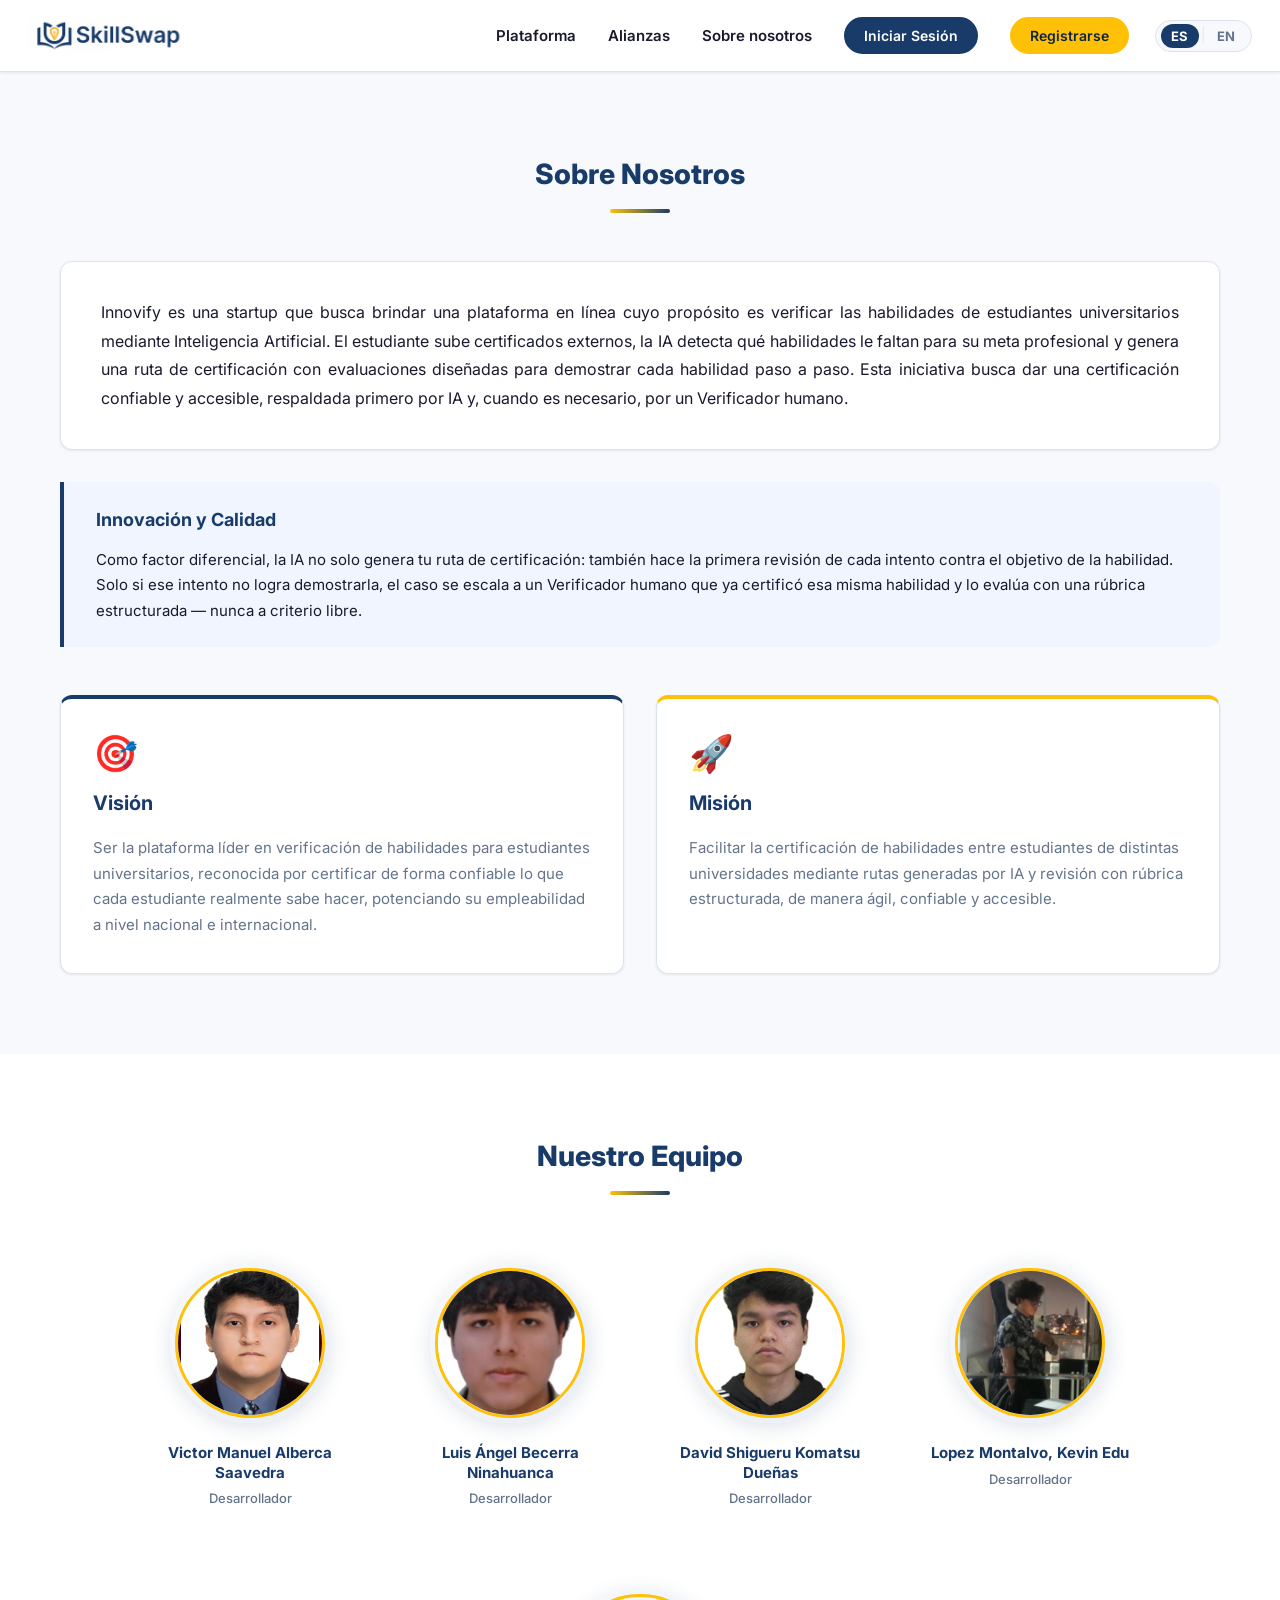
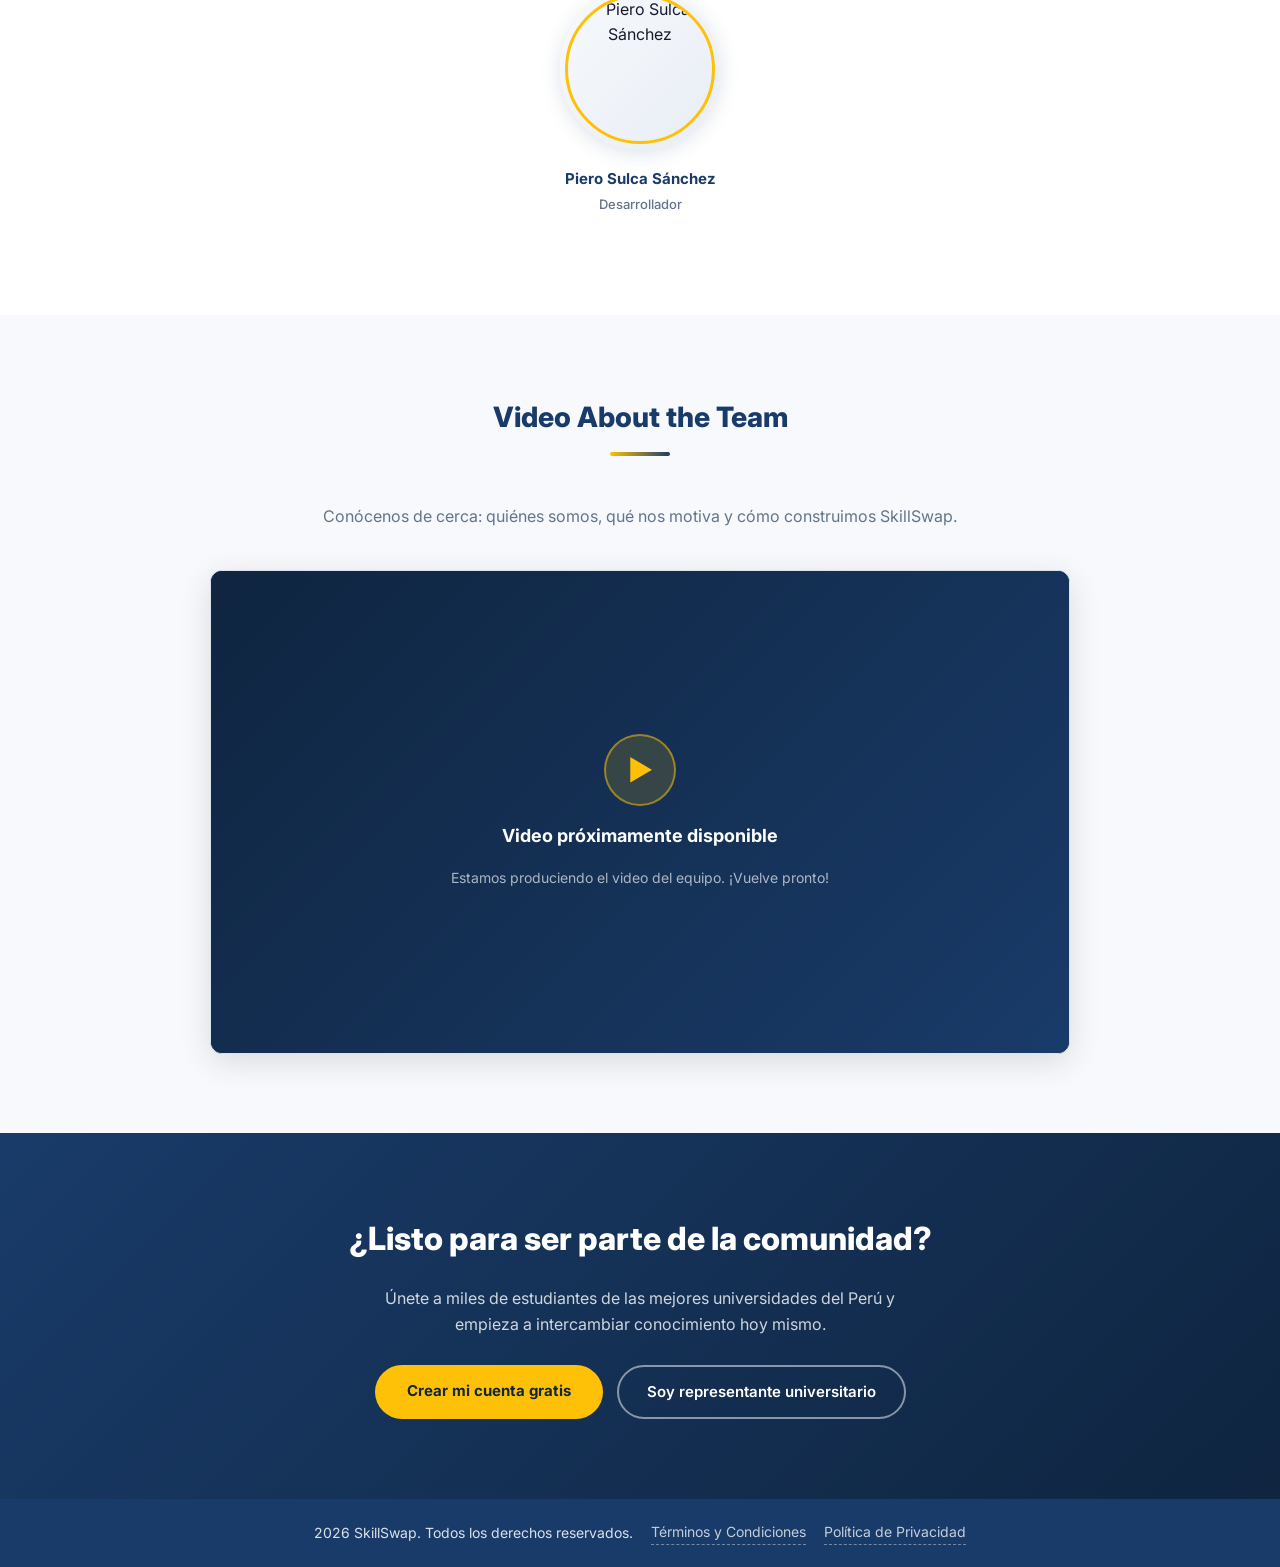
==== sites/aboutUs.html @ 26ac21fe "fix: move public content to root for github pages" ====
<!DOCTYPE html>
<html lang="es">
  <head>
    <meta charset="UTF-8" />
    <meta name="viewport" content="width=device-width, initial-scale=1.0" />

    <meta name="description" content="Conoce a Innovify, el equipo detrás de SkillSwap, nuestra misión, visión y las personas que hacen posible la red interuniversitaria más grande del Perú." />

    <link rel="alternate" hreflang="es" href="aboutUs.html" />
    <link rel="alternate" hreflang="en" href="aboutUs.html" />
    <link rel="alternate" hreflang="x-default" href="aboutUs.html" />

    <link rel="stylesheet" href="../assets/styles/aboutus_stylesheet.css" />
    <link rel="icon" href="../favicon.ico" type="image/x-icon" />
    <title>SkillSwap | Sobre Nosotros</title>
  </head>

  <body>

    <!-- ═══ NAV ═══ -->
    <nav class="barra-navegacion">

      <div class="menu-hamburguesa" id="btn-menu" aria-label="Abrir menú" role="button" tabindex="0">
        <span></span>
        <span></span>
        <span></span>
      </div>

      <div class="logo animar-zoom">
        <a href="../index.html">
          <img src="../assets/images/SkillSwap_logo.png" alt="Logo SkillSwap" />
        </a>
      </div>

      <div class="menu-horizontal">
        <ul class="menu-horizontal-opciones escalonado">
          <li><a href="../index.html#seccion-screenshots" data-i18n="nav-plataforma">Plataforma</a></li>
          <li><a href="partnerships.html"   data-i18n="nav-alianzas">Alianzas</a></li>
          <li><a href="aboutUs.html" data-i18n="nav-sobre-nosotros">Sobre nosotros</a></li>

          <li>
            <a href="https://skillswap-app-web.web.app/login">
              <button class="btn-iniciarsesion" data-i18n="nav-login">Iniciar Sesión</button>
            </a>
          </li>
          <li>
            <a href="https://skillswap-app-web.web.app/register">
              <button class="btn-registrase" data-i18n="nav-register">Registrarse</button>
            </a>
          </li>

          <li class="lang-switcher-item">
            <div class="lang-switcher" role="group" aria-label="Seleccionar idioma">
              <button class="lang-btn active" data-lang="es" onclick="applyLanguage('es')" aria-label="Español">ES</button>
              <span class="lang-divider">|</span>
              <button class="lang-btn"        data-lang="en" onclick="applyLanguage('en')" aria-label="English">EN</button>
            </div>
          </li>

        </ul>
      </div>
    </nav>

    <!-- ═══ SECCIÓN: SOBRE NOSOTROS ═══ -->
    <section class="seccion-about">
      <div class="container">

        <div class="titulo-seccion animar-entrada-abajo">
          <h2 data-i18n="about-title">Sobre Nosotros</h2>
          <div class="titulo-decorador animar-zoom retardo-2"></div>
        </div>

        <div class="about-texto-contenido animar-entrada-izq retardo-1">
          <p data-i18n="about-desc">
            Innovify es una startup que busca brindar una plataforma en línea cuyo propósito es verificar las habilidades de estudiantes universitarios mediante Inteligencia Artificial. El estudiante sube certificados externos, la IA detecta qué habilidades le faltan para su meta profesional y genera una ruta de certificación con evaluaciones diseñadas para demostrar cada habilidad paso a paso. Esta iniciativa busca dar una certificación confiable y accesible, respaldada primero por IA y, cuando es necesario, por un Verificador humano.
          </p>
        </div>

        <div class="innovacion-calidad animar-entrada-der retardo-2">
          <h3 data-i18n="innovation-title">Innovación y Calidad</h3>
          <p data-i18n="innovation-desc">
            Como factor diferencial, la IA no solo genera tu ruta de certificación: también hace la primera revisión de cada intento contra el objetivo de la habilidad. Solo si ese intento no logra demostrarla, el caso se escala a un Verificador humano que ya certificó esa misma habilidad y lo evalúa con una rúbrica estructurada — nunca a criterio libre.
          </p>
        </div>

        <!-- Misión y Visión -->
        <div class="mv-grid escalonado retardo-3">

          <div class="mv-card">
            <div class="mv-icono">🎯</div>
            <h3 data-i18n="vision-title">Visión</h3>
            <p data-i18n="vision-desc">
              Ser la plataforma líder en verificación de habilidades para estudiantes universitarios, reconocida por certificar de forma confiable lo que cada estudiante realmente sabe hacer, potenciando su empleabilidad a nivel nacional e internacional.
            </p>
          </div>

          <div class="mv-card mv-card--accent">
            <div class="mv-icono">🚀</div>
            <h3 data-i18n="mision-title">Misión</h3>
            <p data-i18n="mision-desc">
              Facilitar la certificación de habilidades entre estudiantes de distintas universidades mediante rutas generadas por IA y revisión con rúbrica estructurada, de manera ágil, confiable y accesible.
            </p>
          </div>

        </div>
      </div>
    </section>

    <!-- ═══ SECCIÓN: NUESTRO EQUIPO ═══ -->
    <section class="seccion-equipo">
      <div class="container">

        <div class="titulo-seccion animar-entrada-abajo retardo-4">
          <h2 data-i18n="team-title">Nuestro Equipo</h2>
          <div class="titulo-decorador animar-zoom retardo-5"></div>
        </div>

        <div class="equipo-grid escalonado retardo-5">

          <div class="equipo-item">
            <div class="equipo-foto-container">
              <img src="../assets/images/image-perfil-victor.png" alt="Victor Manuel Alberca Saavedra" class="equipo-foto" />
            </div>
            <h3 class="equipo-nombre">Victor Manuel Alberca Saavedra</h3>
            <p class="equipo-rol" data-i18n="role-victor">Desarrollador</p>
          </div>

          <div class="equipo-item">
            <div class="equipo-foto-container">
              <img src="../assets/images/ima-foto-luis.jpeg" alt="Luis Ángel Becerra Ninahuanca" class="equipo-foto" />
            </div>
            <h3 class="equipo-nombre">Luis Ángel Becerra Ninahuanca</h3>
            <p class="equipo-rol" data-i18n="role-luis">Desarrollador </p>
          </div>

          <div class="equipo-item">
            <div class="equipo-foto-container">
              <img src="../assets/images/image-david.png" alt="David Shigueru Komatsu Dueñas" class="equipo-foto" />
            </div>
            <h3 class="equipo-nombre">David Shigueru Komatsu Dueñas</h3>
            <p class="equipo-rol" data-i18n="role-david">Desarrollador</p>
          </div>

          <div class="equipo-item">
            <div class="equipo-foto-container">
              <img src="../assets/images/image-perfil-kevin.png" alt="Lopez Montalvo, Kevin Edu" class="equipo-foto" />
            </div>
            <h3 class="equipo-nombre">Lopez Montalvo, Kevin Edu</h3>
            <p class="equipo-rol" data-i18n="role-alexandra">Desarrollador</p>
          </div>

          <div class="equipo-item">
            <div class="equipo-foto-container">
              <img src="../assets/images/image-perfil-piero.png" alt="Piero Sulca Sánchez" class="equipo-foto" />
            </div>
            <h3 class="equipo-nombre">Piero Sulca Sánchez </h3>
            <p class="equipo-rol" data-i18n="role-sebas">Desarrollador</p>
          </div>

        </div>
      </div>
    </section>

       <!-- ═══ SECCIÓN: VIDEO ABOUT THE TEAM ═══ -->
    <section class="seccion-video-equipo">
      <div class="container">

        <div class="titulo-seccion animar-entrada-abajo retardo-6">
          <h2 data-i18n="video-title">Video About the Team</h2>
          <div class="titulo-decorador animar-zoom retardo-7"></div>
        </div>

        <p class="section-subtitle animar-entrada-abajo retardo-6" data-i18n="video-subtitle">
          Conócenos de cerca: quiénes somos, qué nos motiva y cómo construimos SkillSwap.
        </p>

        <div class="video-wrapper animar-zoom-rotar retardo-7" id="video-container">

          <div class="video-placeholder" id="video-placeholder">
            <div class="video-placeholder-inner">
              <div class="video-play-icon">▶</div>
              <p data-i18n="video-coming-soon">Video próximamente disponible</p>
              <span data-i18n="video-coming-desc">Estamos produciendo el video del equipo. ¡Vuelve pronto!</span>
            </div>
          </div>

        </div>

      </div>
    </section>

    <!-- ═══ SECCIÓN: CTA FINAL ═══ -->
    <section class="seccion-cta-final">
      <div class="container">
        <h2 data-i18n="cta-title">¿Listo para ser parte de la comunidad?</h2>
        <p data-i18n="cta-desc">Únete a miles de estudiantes de las mejores universidades del Perú y empieza a intercambiar conocimiento hoy mismo.</p>
        <div class="cta-botones">
          <a href="https://skillswap-app-web.web.app/register" class="btn-cta-primario" data-i18n="cta-btn-register">Crear mi cuenta gratis</a>
          <a href="partnerships.html" class="btn-cta-secundario" data-i18n="cta-btn-alliance">Soy representante universitario</a>
        </div>
      </div>
    </section>

    <!-- ═══ FOOTER ═══ -->
    <footer>
      <div class="seccion-footer">
        <p>
          <span data-i18n="footer-text">2026 SkillSwap. Todos los derechos reservados.</span>
          <a href="../archivos/TerminosCondiciones.pdf" class="terminos-condiciones" data-i18n="footer-terms">
            Términos y Condiciones
          </a>
          <a href="../archivos/PoliticaPrivacidad.pdf" class="terminos-condiciones" data-i18n="footer-privacy">
            Política de Privacidad
          </a>
        </p>
      </div>
    </footer>

    <!-- ═══ SCRIPTS ═══ -->
    <script>
      const btnMenu = document.getElementById('btn-menu');
      const menu = document.querySelector('.barra-navegacion .menu-horizontal');
      if (btnMenu) {
        btnMenu.addEventListener('click', () => {
          menu.classList.toggle('activo');
        });
      }
    </script>

    <script>
      const translations = {
        es: {
          "page-title":        "SkillSwap | Sobre Nosotros",
          "meta-description":  "Conoce a Innovify, el equipo detrás de SkillSwap, nuestra misión, visión y las personas que hacen posible la red interuniversitaria más grande del Perú.",

          "nav-alianzas":       "Alianzas",
          "nav-sobre-nosotros": "Sobre nosotros",
          "nav-login":          "Iniciar Sesión",
          "nav-register":       "Registrarse",

          "about-title": "Sobre Nosotros",
          "about-desc":  "Innovify es una startup que busca brindar una plataforma en línea cuyo propósito es verificar las habilidades de estudiantes universitarios mediante Inteligencia Artificial. El estudiante sube certificados externos, la IA detecta qué habilidades le faltan para su meta profesional y genera una ruta de certificación con evaluaciones diseñadas para demostrar cada habilidad paso a paso. Esta iniciativa busca dar una certificación confiable y accesible, respaldada primero por IA y, cuando es necesario, por un Verificador humano.",

          "innovation-title": "Innovación y Calidad",
          "innovation-desc":  "Como factor diferencial, la IA no solo genera tu ruta de certificación: también hace la primera revisión de cada intento contra el objetivo de la habilidad. Solo si ese intento no logra demostrarla, el caso se escala a un Verificador humano que ya certificó esa misma habilidad y lo evalúa con una rúbrica estructurada — nunca a criterio libre.",

          "vision-title": "Visión",
          "vision-desc":  "Ser la plataforma líder en verificación de habilidades para estudiantes universitarios, reconocida por certificar de forma confiable lo que cada estudiante realmente sabe hacer, potenciando su empleabilidad a nivel nacional e internacional.",
          "mision-title": "Misión",
          "mision-desc":  "Facilitar la certificación de habilidades entre estudiantes de distintas universidades mediante rutas generadas por IA y revisión con rúbrica estructurada, de manera ágil, confiable y accesible.",

          "team-title":    "Nuestro Equipo",
          "role-victor":   "Desarrollador",
          "role-luis":     "Desarrollador ",
          "role-david":    "Desarrollador",
          "role-rafael":   "Desarrollador",
          "role-santiago": "Desarrollador",

          "video-title":        "Video About the Team",
          "video-subtitle":     "Conócenos de cerca: quiénes somos, qué nos motiva y cómo construimos SkillSwap.",
          "video-coming-soon":  "Video próximamente disponible",
          "video-coming-desc":  "Estamos produciendo el video del equipo. ¡Vuelve pronto!",

          "cta-title":           "¿Listo para ser parte de la comunidad?",
          "cta-desc":            "Únete a miles de estudiantes de las mejores universidades del Perú y empieza a intercambiar conocimiento hoy mismo.",
          "cta-btn-register":    "Crear mi cuenta gratis",
          "cta-btn-alliance":    "Soy representante universitario",

          "footer-text":  "2026 SkillSwap. Todos los derechos reservados.",
          "footer-terms": "Términos y Condiciones",
          "footer-privacy": "Política de Privacidad",
        },

        en: {
          "page-title":        "SkillSwap | About Us",
          "meta-description":  "Meet Innovify, the team behind SkillSwap, our mission, vision, and the people who make Peru's largest inter-university network possible.",

          "nav-alianzas":       "Alliances",
          "nav-sobre-nosotros": "About us",
          "nav-login":          "Log In",
          "nav-register":       "Sign Up",

          "about-title": "About Us",
          "about-desc":  "Innovify is a startup that seeks to provide an online platform whose purpose is to verify university students' skills through Artificial Intelligence. The student uploads external certificates, the AI detects the skills missing for their career goal, and generates a certification path with assessments designed to prove each skill step by step. This initiative aims to provide reliable, accessible certification — backed first by AI and, when needed, by a human Verifier.",

          "innovation-title": "Innovation & Quality",
          "innovation-desc":  "As a differentiating factor, AI doesn't just generate your certification path: it also does the first review of every attempt against the skill's goal. Only if that attempt fails to prove it does the case escalate to a human Verifier who already certified that same skill, evaluating it with a structured rubric — never with free judgment.",

          "vision-title": "Vision",
          "vision-desc":  "To be the leading platform in skill verification for university students, recognized for reliably certifying what each student actually knows how to do, boosting their employability nationally and internationally.",
          "mision-title": "Mission",
          "mision-desc":  "To facilitate skill certification among students from different universities through AI-generated paths and structured rubric review, in an agile, reliable, and accessible way.",

          "team-title":    "Our Team",
          "role-victor":   " Developer",
          "role-luis":     " Developer",
          "role-david":    " Developer",
          "role-rafael":   " Developer",
          "role-santiago": " Developer",

          "video-title":        "Video About the Team",
          "video-subtitle":     "Get to know us: who we are, what drives us, and how we build SkillSwap.",
          "video-coming-soon":  "Video coming soon",
          "video-coming-desc":  "We are producing the team video. Check back soon!",

          "cta-title":           "Ready to join the community?",
          "cta-desc":            "Join thousands of students from Peru's top universities and start exchanging knowledge today.",
          "cta-btn-register":    "Create my free account",
          "cta-btn-alliance":    "I'm a university representative",

          "footer-text":  "2026 SkillSwap. All rights reserved.",
          "footer-terms": "Terms and Conditions",
          "footer-privacy": "Privacy Policy",
        }
      };

      function applyLanguage(lang) {
        if (!translations[lang]) return;
        const t = translations[lang];
        document.documentElement.lang = lang;
        document.title = t["page-title"];
        const metaDesc = document.querySelector('meta[name="description"]');
        if (metaDesc) metaDesc.setAttribute('content', t["meta-description"]);
        document.querySelectorAll('[data-i18n]').forEach(el => {
          const key = el.getAttribute('data-i18n');
          if (t[key] !== undefined) el.textContent = t[key];
        });
        document.querySelectorAll('.lang-btn').forEach(btn => {
          btn.classList.toggle('active', btn.dataset.lang === lang);
        });
        localStorage.setItem('skillswap-lang', lang);
      }

      (function init() {
        const savedLang = localStorage.getItem('skillswap-lang') || 'es';
        applyLanguage(savedLang);
      })();
    </script>

  </body>
</html>
---- assets/styles/aboutus_stylesheet.css ----
@import url("https://fonts.googleapis.com/css2?family=Inter:ital,opsz,wght@0,14..32,100..900;1,14..32,100..900&display=swap");

/* ═══════════════════════════════════════════════════════════════
   RESET & BASE
═══════════════════════════════════════════════════════════════ */
* {
  margin: 0;
  padding: 0;
  box-sizing: border-box;
  font-family: "Inter", sans-serif;
}

/* ═══════════════════════════════════════════════════════════════
   VARIABLES DE DISEÑO
═══════════════════════════════════════════════════════════════ */
:root {
  --primary-color:     #193b69;
  --primary-dark:      #0f2540;
  --primary-light:     #1e4d8a;
  --secondary-color:   #FFC107;
  --secondary-dark:    #e6a800;
  --background-color:  #f7f9fc;
  --surface-color:     #ffffff;
  --border-color:      #dce3ec;
  --white-color:       #ffffff;

  --text-color:        #1a1a2e;
  --text-muted:        #64748b;
  --button-text-color: #ffffff;

  --nav-bar-height:    72px;
  --footer-height:     60px;
  --section-padding:   80px;
  --section-gap:       60px;

  --h1-font-size:    36px;
  --h2-font-size:    28px;
  --h3-font-size:    20px;
  --base-font-size:  16px;
  --label-font-size: 14px;
  --line-height:     1.6;

  --radius-sm:  6px;
  --radius-md:  12px;
  --radius-lg:  24px;
  --radius-xl:  999px;
  --shadow-sm:  0 1px 3px rgba(0,0,0,0.08);
  --shadow-md:  0 4px 16px rgba(0,0,0,0.10);
  --shadow-lg:  0 8px 32px rgba(0,0,0,0.12);

  --transition-curve: cubic-bezier(0.22, 1, 0.36, 1);
  --transition: 0.25s ease;
}

body {
  background-color: var(--background-color);
  margin-top: var(--nav-bar-height);
  color: var(--text-color);
  line-height: var(--line-height);
  overflow-x: hidden;
}

/* ═══════════════════════════════════════════════════════════════
   BARRA DE NAVEGACIÓN
═══════════════════════════════════════════════════════════════ */
.barra-navegacion {
  display: flex;
  background-color: var(--surface-color);
  justify-content: space-between;
  align-items: center;
  padding: 0 28px;
  height: var(--nav-bar-height);
  width: 100%;
  position: fixed;
  top: 0;
  left: 0;
  z-index: 1000;
  border-bottom: 1px solid var(--border-color);
  box-shadow: var(--shadow-sm);
}

.logo { display: flex; align-items: center; flex-shrink: 0; }
.logo img { width: 160px; max-width: 160px; display: block; }

.menu-horizontal-opciones {
  list-style: none;
  display: flex;
  align-items: center;
  gap: 4px;
  padding: 0;
}

.menu-horizontal-opciones li a {
  text-decoration: none;
  display: block;
  color: var(--text-color);
  padding: 8px 14px;
  font-weight: 600;
  font-size: 15px;
  border-radius: var(--radius-sm);
  transition: color var(--transition), background-color var(--transition);
}

.menu-horizontal-opciones li a:hover {
  color: var(--primary-color);
  background-color: #f0f5ff;
}

.btn-iniciarsesion, .btn-registrase {
  border-radius: var(--radius-xl);
  padding: 8px 18px;
  font-size: 14px;
  font-weight: 600;
  cursor: pointer;
  transition: transform var(--transition), background-color var(--transition), box-shadow var(--transition);
}
.btn-iniciarsesion {
  background-color: var(--primary-color);
  color: var(--button-text-color);
  border: 2px solid var(--primary-color);
}
.btn-iniciarsesion:hover {
  background-color: var(--primary-dark);
  transform: translateY(-1px);
  box-shadow: 0 4px 14px rgba(25, 59, 105, 0.35);
}
.btn-registrase {
  background-color: var(--secondary-color);
  color: var(--primary-dark);
  border: 2px solid var(--secondary-color);
}
.btn-registrase:hover {
  background-color: var(--secondary-dark);
  transform: translateY(-1px);
  box-shadow: 0 4px 14px rgba(255, 193, 7, 0.45);
}

.lang-switcher-item { margin-left: 8px; }
.lang-switcher {
  display: flex;
  align-items: center;
  gap: 2px;
  background-color: var(--background-color);
  border: 1px solid var(--border-color);
  border-radius: var(--radius-xl);
  padding: 3px 5px;
}
.lang-btn {
  border: none;
  background: transparent;
  font-size: 13px;
  font-weight: 700;
  color: var(--text-muted);
  padding: 4px 10px;
  border-radius: var(--radius-xl);
  cursor: pointer;
  transition: background-color var(--transition), color var(--transition);
  letter-spacing: 0.04em;
}
.lang-btn.active { background-color: var(--primary-color); color: var(--white-color); }
.lang-btn:not(.active):hover { background-color: #e8edf5; color: var(--primary-color); }
.lang-divider { color: var(--border-color); font-size: 14px; font-weight: 300; user-select: none; }

.menu-hamburguesa {
  display: none;
  flex-direction: column;
  gap: 6px;
  cursor: pointer;
  padding: 8px;
  border-radius: var(--radius-sm);
}
.menu-hamburguesa span {
  width: 26px;
  height: 2.5px;
  background-color: var(--primary-color);
  border-radius: 2px;
  transition: 0.3s;
  display: block;
}

/* ═══════════════════════════════════════════════════════════════
   FOOTER
═══════════════════════════════════════════════════════════════ */
.seccion-footer {
  background-color: var(--primary-color);
  color: var(--white-color);
  text-align: center;
  padding: 22px 24px;
}
.seccion-footer p {
  display: flex;
  justify-content: center;
  align-items: center;
  flex-wrap: wrap;
  gap: 6px 18px;
  font-size: 14px;
  color: rgba(255,255,255,0.85);
  margin: 0 auto;
}
.terminos-condiciones {
  color: rgba(255,255,255,0.75);
  text-decoration: none;
  font-size: 14px;
  border-bottom: 1px dashed rgba(255,255,255,0.4);
  transition: color var(--transition), border-color var(--transition);
}
.terminos-condiciones:hover { color: var(--secondary-color); border-color: var(--secondary-color); }

/* ═══════════════════════════════════════════════════════════════
   UTILIDADES COMUNES
═══════════════════════════════════════════════════════════════ */
.container {
  max-width: 1200px;
  margin: 0 auto;
  width: 100%;
}

.titulo-seccion {
  text-align: center;
  margin-bottom: 48px;
}
.titulo-seccion h2 {
  font-size: var(--h2-font-size);
  color: var(--primary-color);
  font-weight: 800;
  margin-bottom: 12px;
}
.titulo-decorador {
  width: 60px;
  height: 4px;
  background: linear-gradient(90deg, var(--secondary-color), var(--primary-color));
  border-radius: 2px;
  margin: 0 auto;
}
.section-subtitle {
  text-align: center;
  color: var(--text-muted);
  font-size: 16px;
  margin-bottom: 40px;
}

/* ═══════════════════════════════════════════════════════════════
   SECCIÓN: SOBRE NOSOTROS
═══════════════════════════════════════════════════════════════ */
.seccion-about {
  padding: var(--section-padding) 60px;
  background-color: var(--background-color);
}

.about-texto-contenido {
  background-color: var(--surface-color);
  border-radius: var(--radius-md);
  border: 1px solid var(--border-color);
  padding: 36px 40px;
  box-shadow: var(--shadow-sm);
  margin-bottom: 32px;
  transition: transform var(--transition), box-shadow var(--transition), border-color var(--transition);
}
.about-texto-contenido:hover {
  transform: translateY(-4px);
  box-shadow: var(--shadow-md);
  border-color: var(--primary-light);
}
.about-texto-contenido p {
  font-size: 16px;
  color: var(--text-color);
  line-height: 1.8;
  text-align: justify;
}

.innovacion-calidad {
  background-color: #f0f5ff;
  border-left: 4px solid var(--primary-color);
  padding: 24px 32px;
  border-radius: 0 var(--radius-md) var(--radius-md) 0;
  margin-bottom: 48px;
  transition: transform var(--transition), box-shadow var(--transition), border-color var(--transition);
}
.innovacion-calidad:hover {
  transform: translateY(-4px);
  box-shadow: var(--shadow-md);
  border-left-color: var(--secondary-color);
}
.innovacion-calidad h3 { color: var(--primary-color); font-size: 18px; margin-bottom: 12px; }
.innovacion-calidad p  { font-size: 15px; color: var(--text-color); line-height: 1.7; }

/* Tarjetas Misión y Visión */
.mv-grid {
  display: flex;
  flex-wrap: wrap;
  justify-content: center;
  gap: 32px;
}

.mv-card {
  background-color: var(--surface-color);
  border-radius: var(--radius-md);
  border: 1px solid var(--border-color);
  padding: 36px 32px;
  box-shadow: var(--shadow-sm);
  transition: transform 0.3s cubic-bezier(0.175, 0.885, 0.32, 1.275), box-shadow 0.3s ease, border-color 0.3s ease;
  display: flex;
  flex-direction: column;
  gap: 16px;
  width: calc(50% - 16px);
  min-width: 320px;
}
.mv-card:hover {
  transform: translateY(-10px) scale(1.02);
  box-shadow: var(--shadow-lg);
  border-color: var(--primary-light);
}
.mv-card--accent    { border-top: 4px solid var(--secondary-color); }
.mv-card:not(.mv-card--accent) { border-top: 4px solid var(--primary-color); }
.mv-icono { font-size: 36px; line-height: 1; }
.mv-card h3 { font-size: var(--h3-font-size); font-weight: 700; color: var(--primary-color); }
.mv-card p  { font-size: 15px; color: var(--text-muted); line-height: 1.7; }

/* ═══════════════════════════════════════════════════════════════
   SECCIÓN: NUESTRO EQUIPO
═══════════════════════════════════════════════════════════════ */
.seccion-equipo {
  padding: var(--section-padding) 60px;
  background-color: var(--surface-color);
}

.equipo-grid {
  display: flex;
  flex-wrap: wrap;
  justify-content: center;
  gap: 40px;
}

.equipo-item {
  display: flex;
  flex-direction: column;
  align-items: center;
  text-align: center;
  width: 220px;
  padding: 20px 10px;
  border-radius: var(--radius-md);
  transition: transform 0.3s ease, background-color 0.3s ease, box-shadow 0.3s ease;
}
.equipo-item:hover {
  transform: translateY(-8px);
  background-color: #f0f5ff;
  box-shadow: 0 10px 25px rgba(25, 59, 105, 0.08);
}

.equipo-foto-container {
  display: flex;
  justify-content: center;
  align-items: center;
  width: 160px;
  height: 160px;
  margin: 0 auto 20px;
  border-radius: 50%;
  background: linear-gradient(135deg, #f7f9fc 0%, #e8edf5 100%);
  box-shadow: 0 4px 20px rgba(25, 59, 105, 0.15);
  transition: box-shadow 0.4s ease, transform 0.4s cubic-bezier(0.175, 0.885, 0.32, 1.275);
}
.equipo-item:hover .equipo-foto-container {
  box-shadow: 0 12px 30px rgba(255, 193, 7, 0.3);
  transform: scale(1.1) rotate(4deg);
}

.equipo-foto {
  width: 150px;
  height: 150px;
  border-radius: 50%;
  object-fit: cover;
  border: 3px solid var(--secondary-color);
  display: block;
}

.equipo-nombre {
  font-size: 15px;
  font-weight: 700;
  color: var(--primary-color);
  line-height: 1.3;
  margin-bottom: 6px;
  transition: color 0.3s ease;
}
.equipo-item:hover .equipo-nombre { color: var(--primary-light); }
.equipo-rol { font-size: 13px; font-weight: 500; color: var(--text-muted); }

/* ═══════════════════════════════════════════════════════════════
   SECCIÓN: VIDEO ABOUT THE TEAM
═══════════════════════════════════════════════════════════════ */
.seccion-video-equipo {
  padding: var(--section-padding) 60px;
  background-color: var(--background-color);
}

.video-wrapper {
  position: relative;
  width: 100%;
  max-width: 860px;
  margin: 0 auto;
  border-radius: var(--radius-md);
  overflow: hidden;
  box-shadow: var(--shadow-lg);
  aspect-ratio: 16 / 9;
  border: 1px solid var(--border-color);
  background-color: #0f2540;
}

.video-wrapper iframe {
  position: absolute;
  top: 0;
  left: 0;
  width: 100%;
  height: 100%;
  border: none;
}

/* Placeholder mientras no hay video */
.video-placeholder {
  position: absolute;
  inset: 0;
  display: flex;
  align-items: center;
  justify-content: center;
  background: linear-gradient(135deg, #0f2540 0%, #193b69 100%);
}

.video-placeholder-inner {
  display: flex;
  flex-direction: column;
  align-items: center;
  gap: 16px;
  text-align: center;
  padding: 24px;
}

.video-play-icon {
  width: 72px;
  height: 72px;
  border-radius: 50%;
  background: rgba(255, 193, 7, 0.15);
  border: 2px solid rgba(255, 193, 7, 0.5);
  display: flex;
  align-items: center;
  justify-content: center;
  font-size: 28px;
  color: #FFC107;
}

.video-placeholder-inner p {
  font-size: 18px;
  font-weight: 700;
  color: #ffffff;
  margin: 0;
}

.video-placeholder-inner span {
  font-size: 14px;
  color: rgba(255, 255, 255, 0.65);
}

/* ═══════════════════════════════════════════════════════════════
   SECCIÓN: CTA FINAL
═══════════════════════════════════════════════════════════════ */
.seccion-cta-final {
  padding: 80px 60px;
  background: linear-gradient(135deg, #193b69 0%, #0f2540 100%);
  text-align: center;
}

.seccion-cta-final .container {
  display: flex;
  flex-direction: column;
  align-items: center;
  gap: 20px;
}

.seccion-cta-final h2 {
  font-size: clamp(22px, 3vw, 32px);
  font-weight: 800;
  color: #ffffff;
  max-width: 600px;
}

.seccion-cta-final p {
  font-size: 16px;
  color: rgba(255, 255, 255, 0.80);
  max-width: 520px;
  line-height: 1.65;
}

.cta-botones {
  display: flex;
  flex-wrap: wrap;
  gap: 14px;
  justify-content: center;
  margin-top: 8px;
}

.btn-cta-primario {
  display: inline-block;
  background-color: var(--secondary-color);
  color: var(--primary-dark);
  font-weight: 700;
  font-size: 15px;
  padding: 14px 32px;
  border-radius: var(--radius-xl);
  text-decoration: none;
  transition: transform var(--transition), box-shadow var(--transition), background-color var(--transition);
}
.btn-cta-primario:hover {
  background-color: var(--secondary-dark);
  transform: translateY(-2px);
  box-shadow: 0 8px 24px rgba(255, 193, 7, 0.45);
}

.btn-cta-secundario {
  display: inline-block;
  background-color: transparent;
  color: #ffffff;
  font-weight: 600;
  font-size: 15px;
  padding: 13px 28px;
  border-radius: var(--radius-xl);
  text-decoration: none;
  border: 2px solid rgba(255,255,255,0.50);
  transition: background-color var(--transition), border-color var(--transition), transform var(--transition);
}
.btn-cta-secundario:hover {
  background-color: rgba(255,255,255,0.10);
  border-color: rgba(255,255,255,0.90);
  transform: translateY(-2px);
}

/* ═══════════════════════════════════════════════════════════════
   SISTEMA DE ANIMACIONES CSS
═══════════════════════════════════════════════════════════════ */
.animar-entrada,
.animar-entrada-abajo,
.animar-entrada-izq,
.animar-entrada-der,
.animar-zoom,
.animar-zoom-rotar,
.escalonado > * {
  opacity: 0;
}

.animar-entrada        { animation: fadeFrame     0.7s var(--transition-curve) forwards; }
.animar-entrada-abajo  { animation: fadeFrameDown 0.7s var(--transition-curve) forwards; }
.animar-entrada-izq    { animation: fadeFrameIzq  0.7s var(--transition-curve) forwards; }
.animar-entrada-der    { animation: fadeFrameDer  0.7s var(--transition-curve) forwards; }
.animar-zoom           { animation: scaleFrame    0.6s var(--transition-curve) forwards; }
.animar-zoom-rotar     { animation: scaleRotarFrame 0.8s var(--transition-curve) forwards; }

.escalonado > * { animation: fadeFrameDown 0.6s var(--transition-curve) forwards; }
.escalonado > *:nth-child(1) { animation-delay: 0.1s; }
.escalonado > *:nth-child(2) { animation-delay: 0.2s; }
.escalonado > *:nth-child(3) { animation-delay: 0.3s; }
.escalonado > *:nth-child(4) { animation-delay: 0.4s; }
.escalonado > *:nth-child(5) { animation-delay: 0.5s; }
.escalonado > *:nth-child(6) { animation-delay: 0.6s; }

.retardo-1 { animation-delay: 0.1s; }
.retardo-2 { animation-delay: 0.2s; }
.retardo-3 { animation-delay: 0.3s; }
.retardo-4 { animation-delay: 0.4s; }
.retardo-5 { animation-delay: 0.5s; }
.retardo-6 { animation-delay: 0.6s; }
.retardo-7 { animation-delay: 0.7s; }

@keyframes fadeFrame      { from { opacity: 0; } to { opacity: 1; } }
@keyframes fadeFrameDown  { from { opacity: 0; transform: translateY(20px); } to { opacity: 1; transform: translateY(0); } }
@keyframes fadeFrameIzq   { from { opacity: 0; transform: translateX(-30px); } to { opacity: 1; transform: translateX(0); } }
@keyframes fadeFrameDer   { from { opacity: 0; transform: translateX(30px); } to { opacity: 1; transform: translateX(0); } }
@keyframes scaleFrame     { from { opacity: 0; transform: scale(0.9); } to { opacity: 1; transform: scale(1); } }
@keyframes scaleRotarFrame { from { opacity: 0; transform: scale(0.8) rotate(-1deg); } to { opacity: 1; transform: scale(1) rotate(0); } }

/* ═══════════════════════════════════════════════════════════════
   RESPONSIVE
═══════════════════════════════════════════════════════════════ */
@media screen and (max-width: 1024px) {
  .seccion-about, .seccion-equipo,
  .seccion-video-equipo, .seccion-cta-final { padding: 60px 32px; }
}

@media screen and (max-width: 768px) {
  .menu-hamburguesa { display: flex; }

  .menu-horizontal-opciones {
    display: flex;
    flex-direction: column;
    align-items: flex-start;
    padding: 24px 20px;
    background-color: var(--surface-color);
    position: fixed;
    top: var(--nav-bar-height);
    left: -100%;
    width: 270px;
    height: calc(100vh - var(--nav-bar-height));
    transition: left 0.3s ease;
    z-index: 999;
    box-shadow: 4px 0 20px rgba(0,0,0,0.08);
    border-right: 1px solid var(--border-color);
    overflow-y: auto;
  }
  .menu-horizontal-opciones.escalonado li { animation: none; opacity: 1; }
  .menu-horizontal.activo .menu-horizontal-opciones { left: 0; }
  .menu-horizontal-opciones li { width: 100%; }
  .menu-horizontal-opciones li a {
    padding: 12px 8px;
    border-bottom: 1px solid var(--border-color);
    border-radius: 0;
  }
  .btn-iniciarsesion, .btn-registrase {
    width: 100%; text-align: center; margin-top: 8px; display: block;
  }
  .lang-switcher-item { margin-left: 0; margin-top: 8px; }
  .lang-switcher { width: fit-content; }

  .seccion-about, .seccion-equipo,
  .seccion-video-equipo, .seccion-cta-final { padding: 48px 20px; }

  .about-texto-contenido, .innovacion-calidad { padding: 24px 20px; }
  .mv-card { width: 100%; }

  .cta-botones { flex-direction: column; align-items: center; }
  .btn-cta-primario, .btn-cta-secundario { width: 100%; max-width: 320px; text-align: center; }
}

@media screen and (max-width: 480px) {
  .equipo-item { width: 100%; }
}
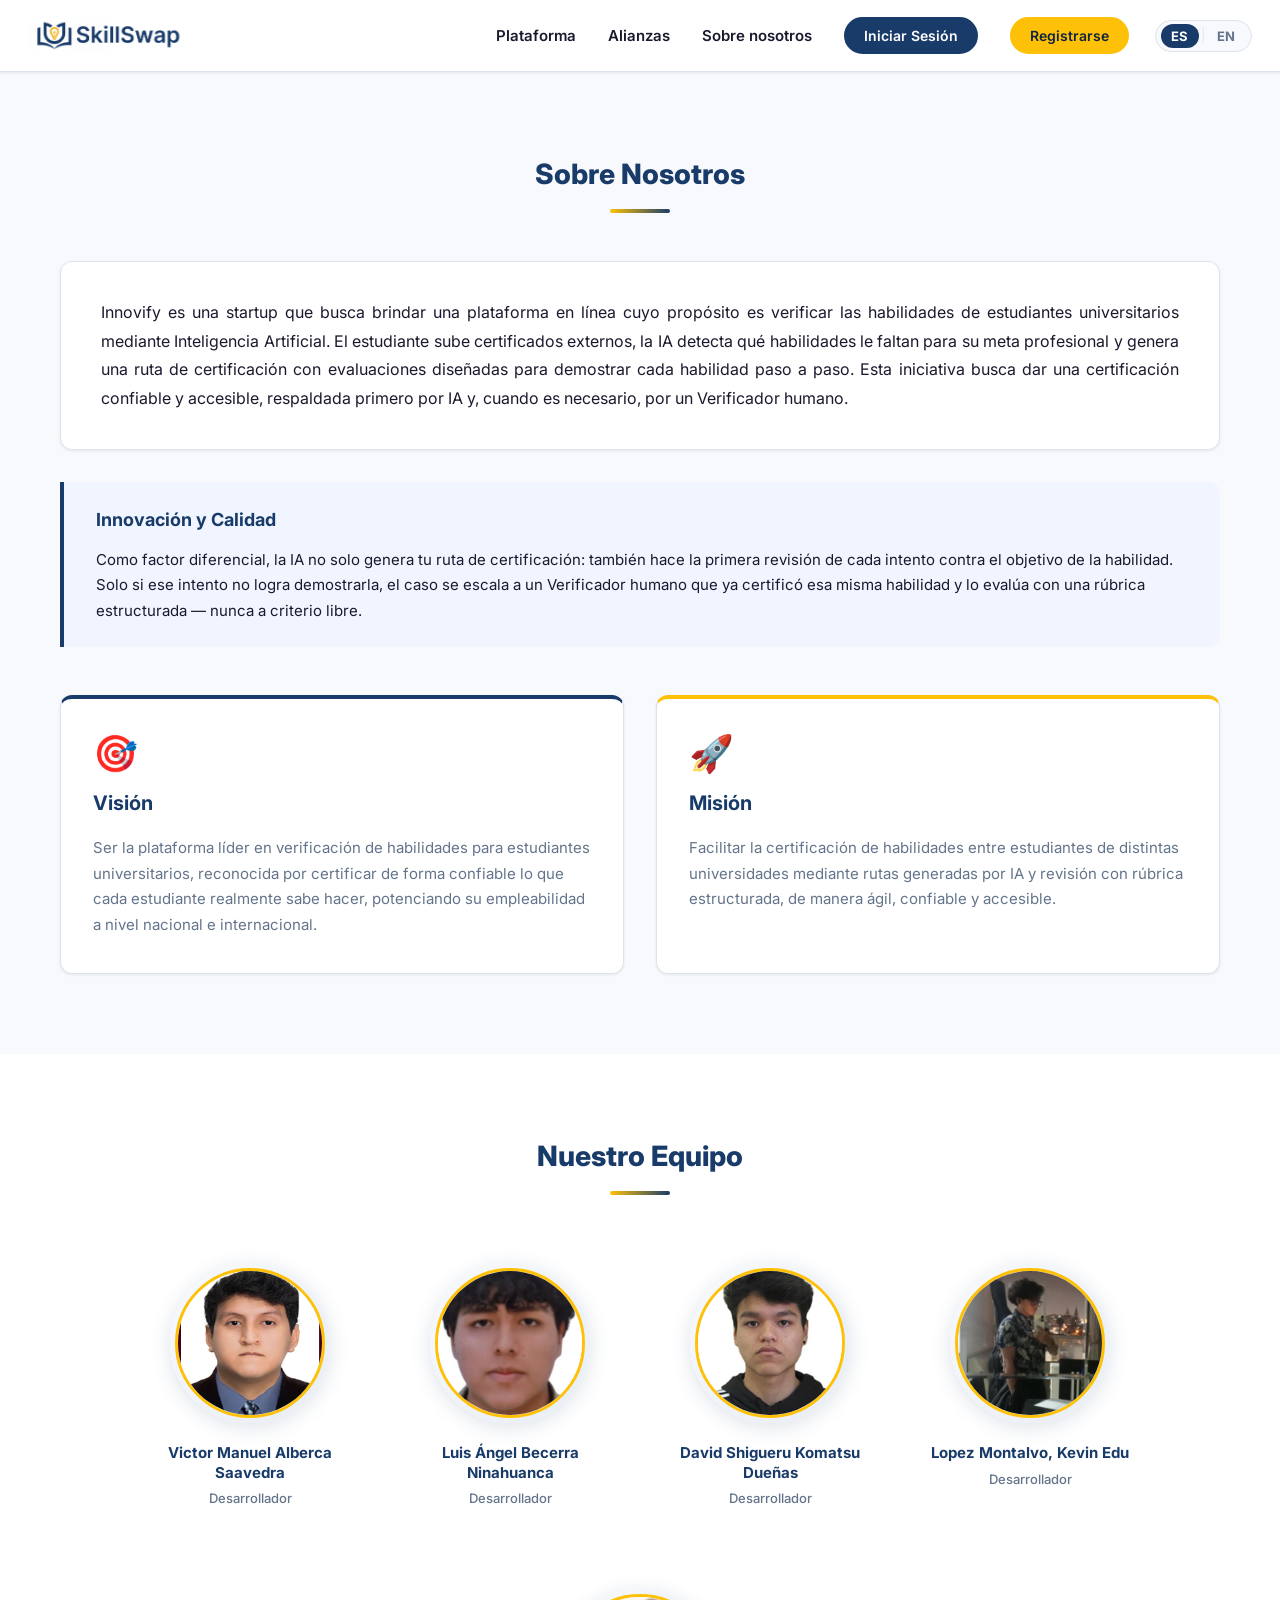
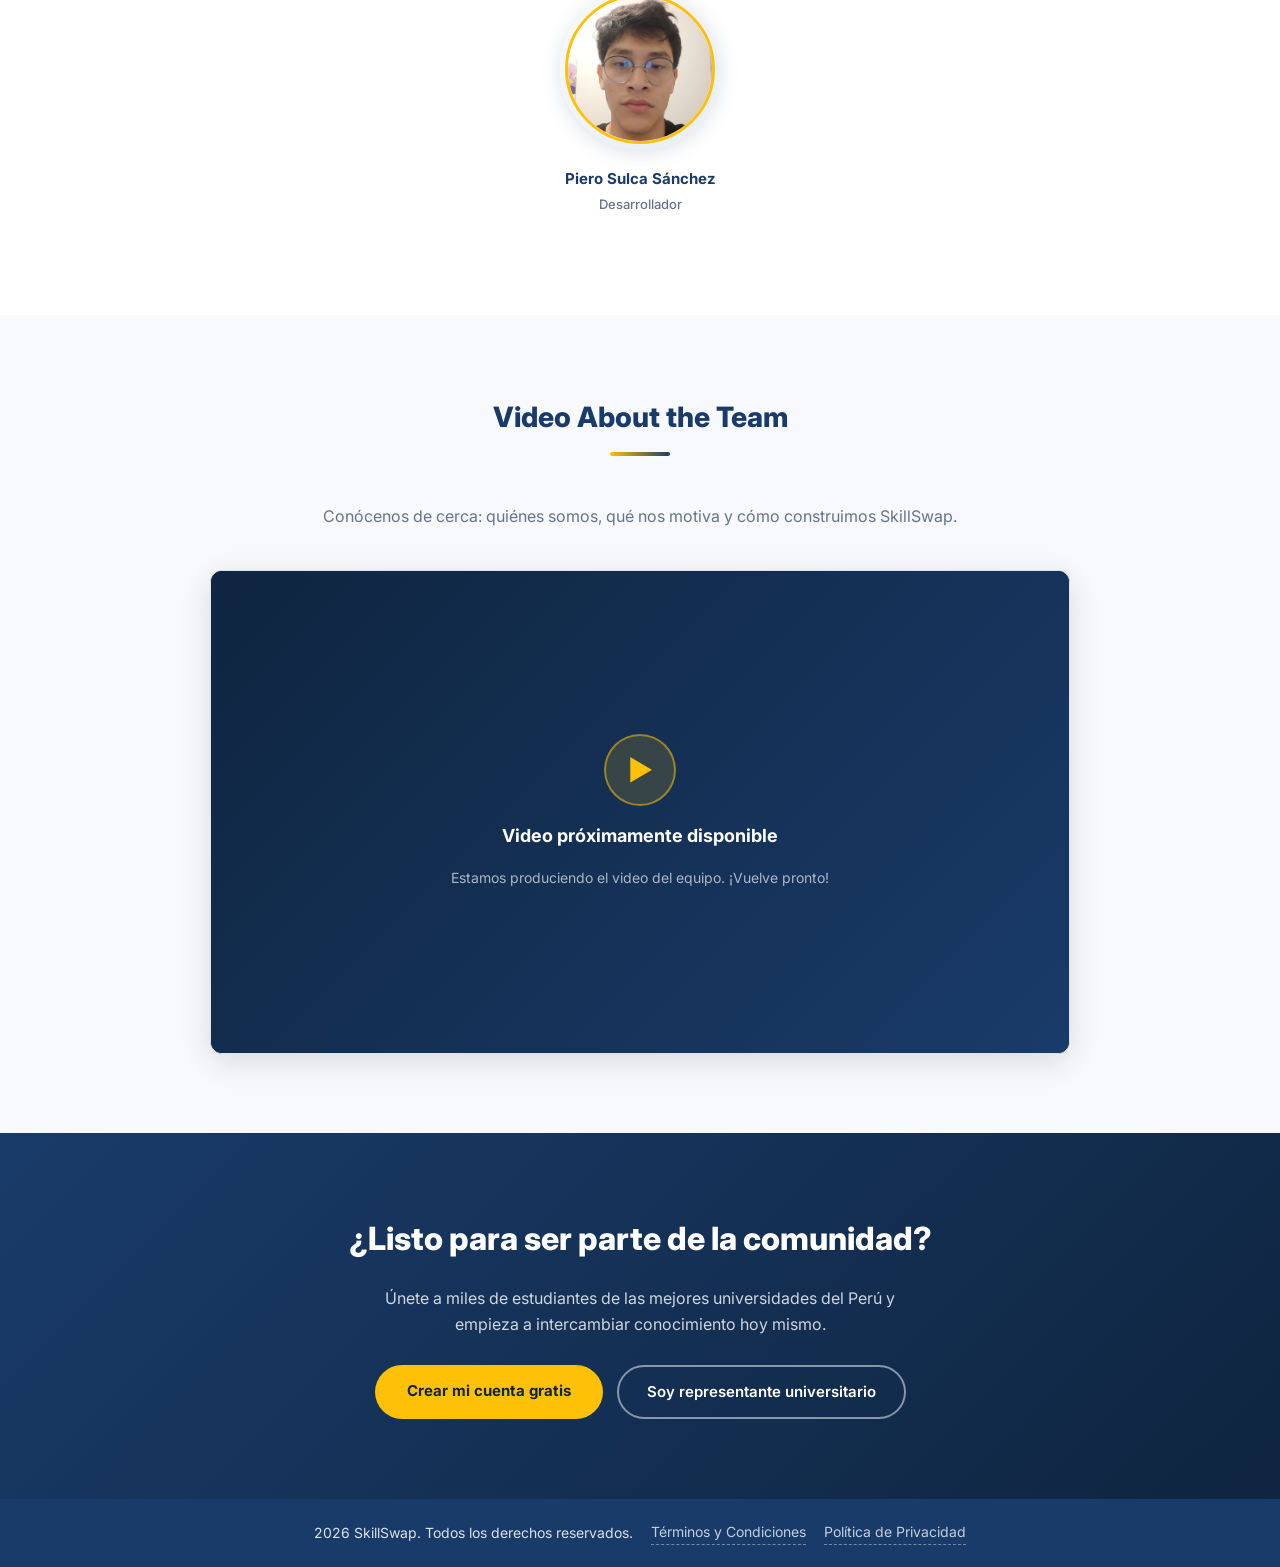
==== commit 1bded7fc: "feat(landing): add images and improve responsive design" ====
--- a/sites/aboutUs.html
+++ b/sites/aboutUs.html
@@ -151,7 +151,7 @@
 
           <div class="equipo-item">
             <div class="equipo-foto-container">
-              <img src="../assets/images/image-perfil-piero.png" alt="Piero Sulca Sánchez" class="equipo-foto" />
+              <img src="../assets/images/image-perfil-piero.jpg" alt="Piero Sulca Sánchez" class="equipo-foto" />
             </div>
             <h3 class="equipo-nombre">Piero Sulca Sánchez </h3>
             <p class="equipo-rol" data-i18n="role-sebas">Desarrollador</p>
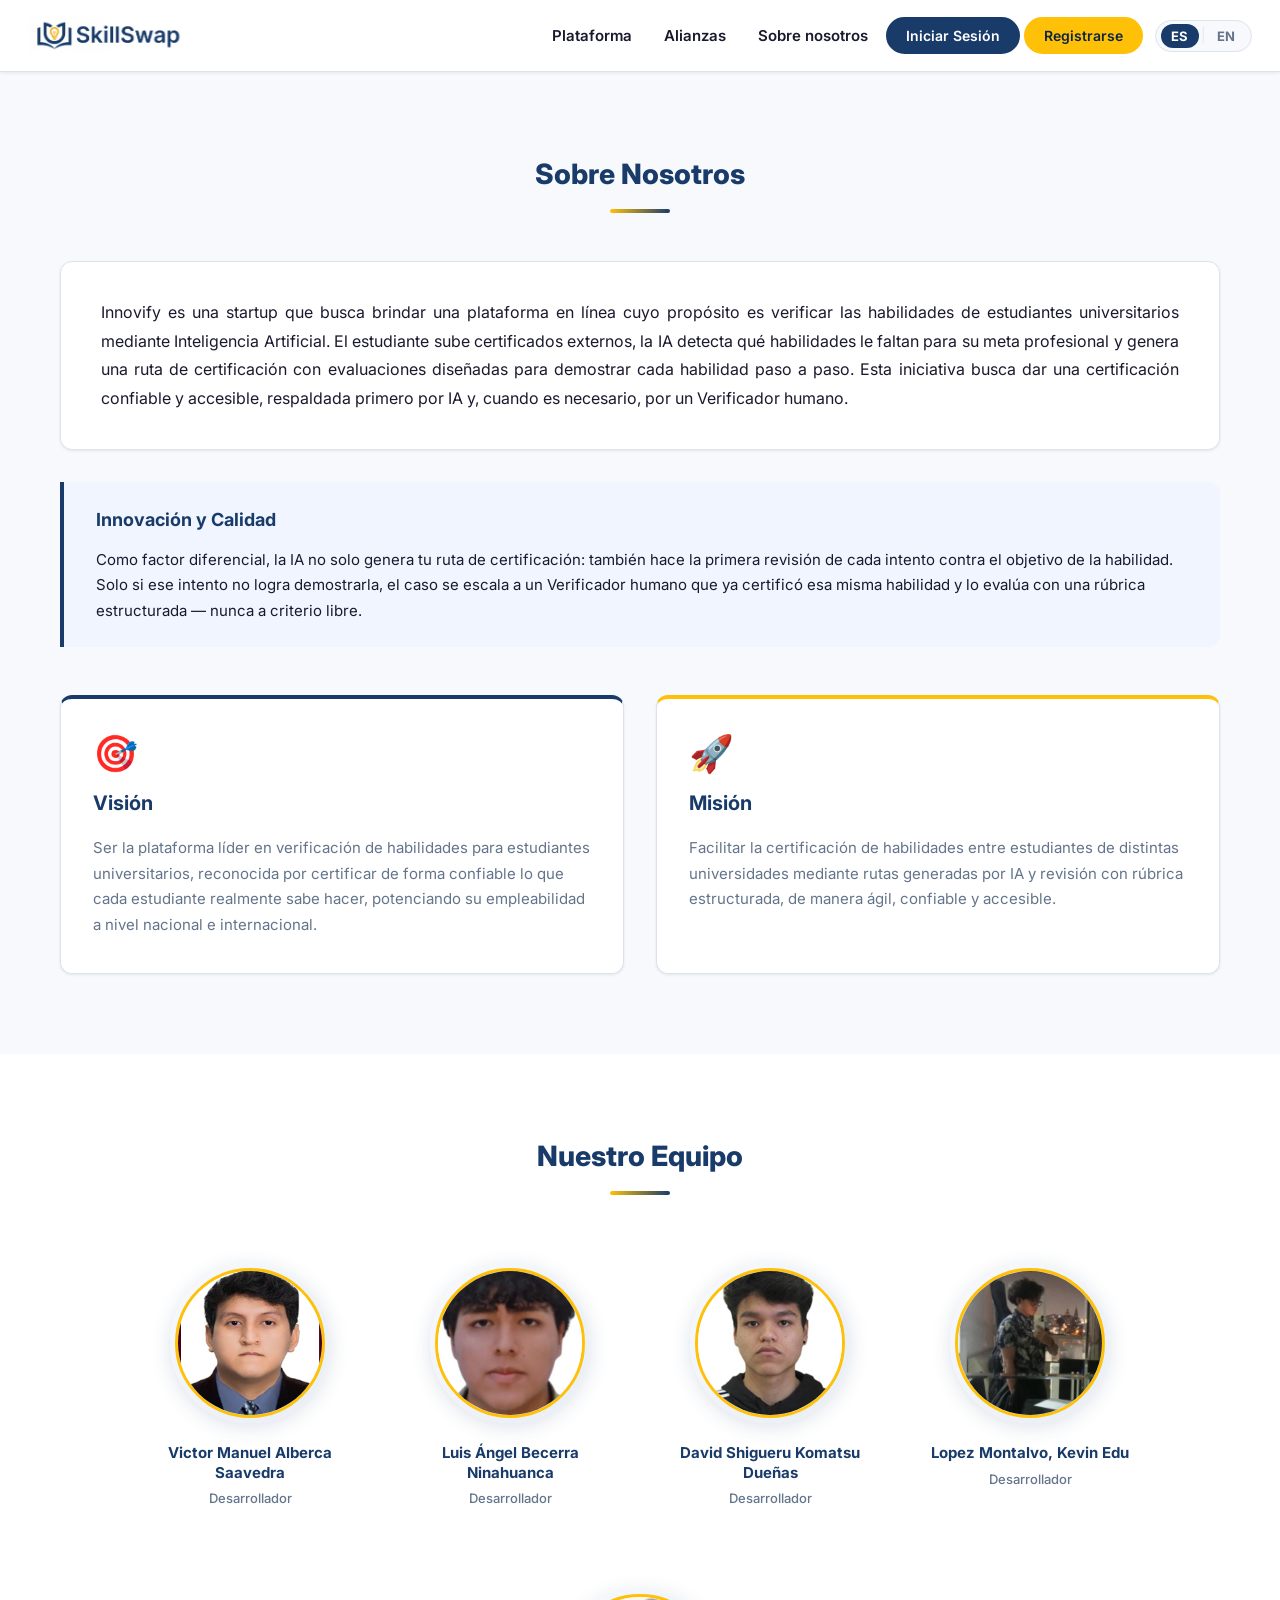
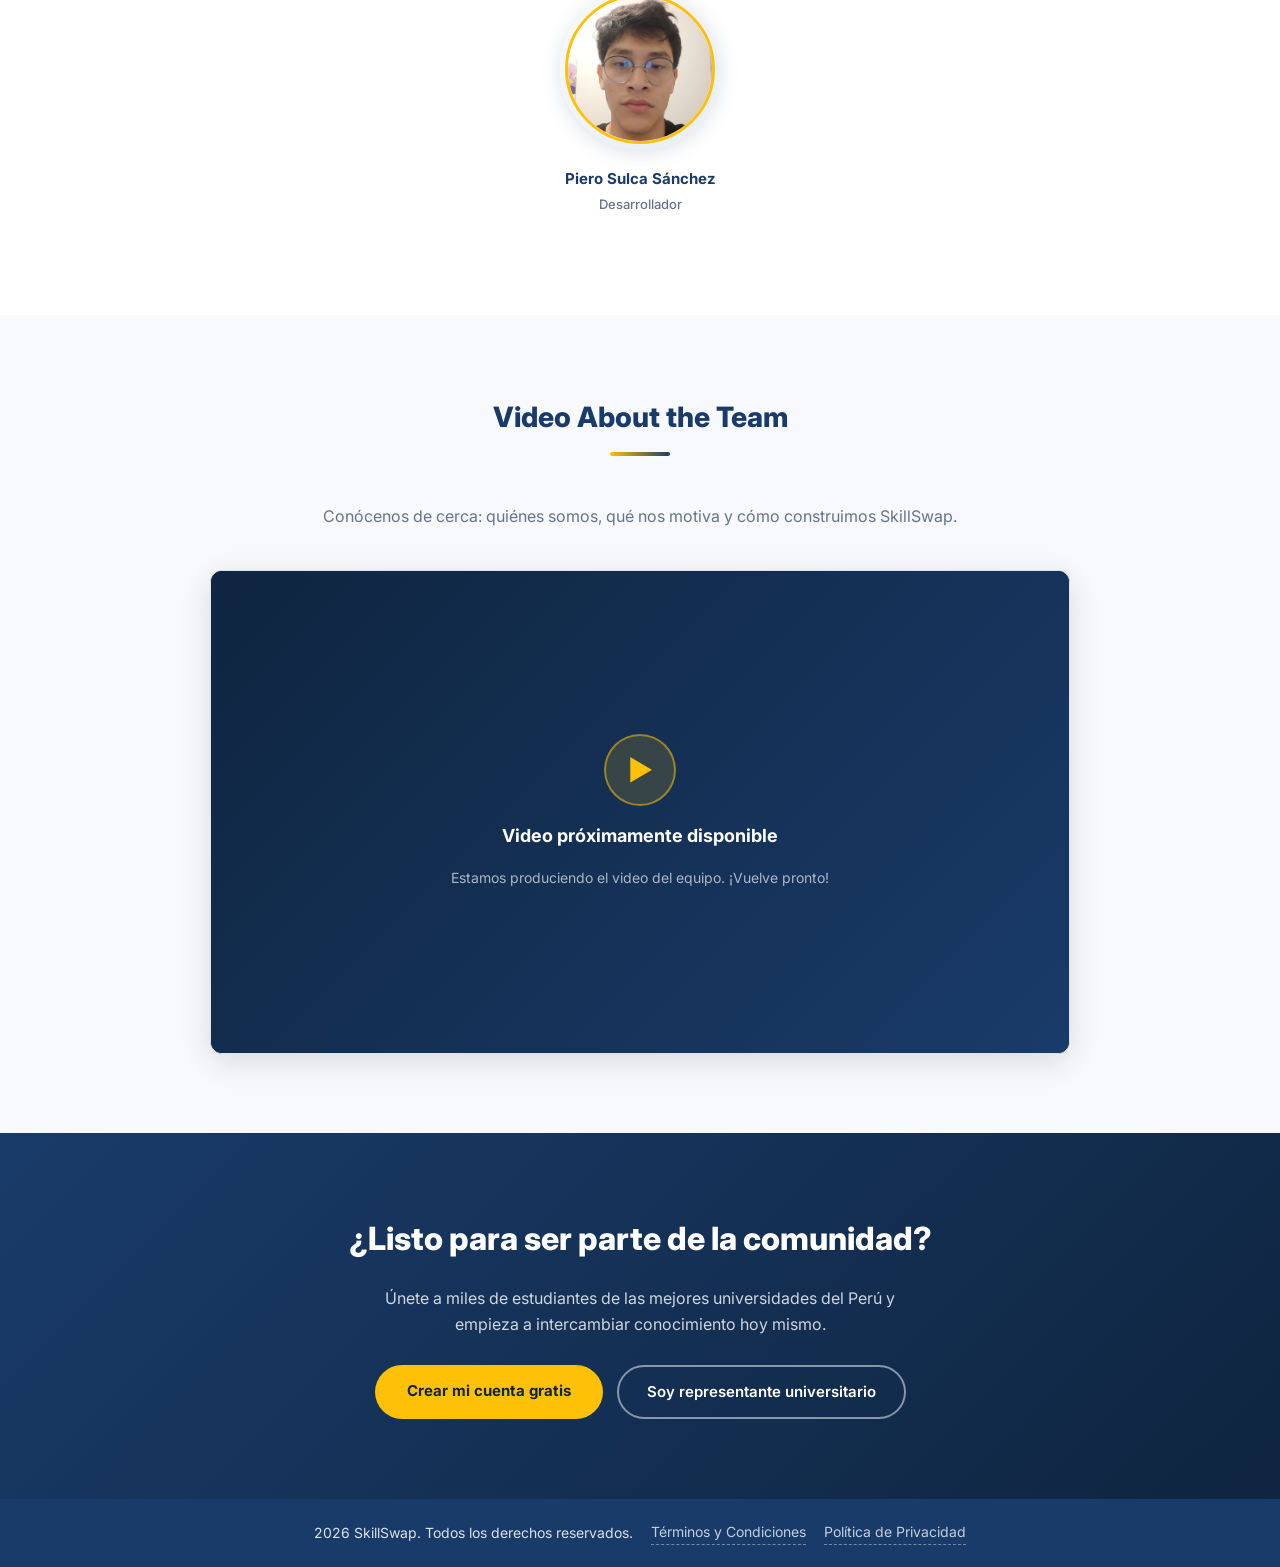
==== commit b1947535: "fix(landing): use a single link element for navbar login and signup buttons in aboutUs and partnersh" ====
--- a/sites/aboutUs.html
+++ b/sites/aboutUs.html
@@ -39,14 +39,10 @@
           <li><a href="aboutUs.html" data-i18n="nav-sobre-nosotros">Sobre nosotros</a></li>
 
           <li>
-            <a href="https://skillswap-app-web.web.app/login">
-              <button class="btn-iniciarsesion" data-i18n="nav-login">Iniciar Sesión</button>
-            </a>
+            <a href="https://skillswap-app-web.web.app/login" class="btn-iniciarsesion" data-i18n="nav-login">Iniciar Sesión</a>
           </li>
           <li>
-            <a href="https://skillswap-app-web.web.app/register">
-              <button class="btn-registrase" data-i18n="nav-register">Registrarse</button>
-            </a>
+            <a href="https://skillswap-app-web.web.app/register" class="btn-registrase" data-i18n="nav-register">Registrarse</a>
           </li>
 
           <li class="lang-switcher-item">
--- a/assets/styles/aboutus_stylesheet.css
+++ b/assets/styles/aboutus_stylesheet.css
@@ -628,4 +628,57 @@
 
 @media screen and (max-width: 480px) {
   .equipo-item { width: 100%; }
-}+}
+
+/* ─────────────────────────────────────────
+   Botones de la barra de navegación como enlaces
+   (un solo elemento interactivo, sin <button> dentro de <a>)
+───────────────────────────────────────── */
+.menu-horizontal-opciones li a.btn-iniciarsesion,
+.menu-horizontal-opciones li a.btn-registrase {
+  display: inline-block;
+  border-radius: var(--radius-xl);
+  padding: 8px 18px;
+  font-size: 14px;
+  font-weight: 600;
+  line-height: normal;
+  text-align: center;
+  text-decoration: none;
+  cursor: pointer;
+  transition: transform var(--transition), background-color var(--transition), box-shadow var(--transition), color var(--transition);
+}
+
+.menu-horizontal-opciones li a.btn-iniciarsesion {
+  background-color: var(--primary-color);
+  color: var(--button-text-color);
+  border: 2px solid var(--primary-color);
+}
+
+.menu-horizontal-opciones li a.btn-iniciarsesion:hover {
+  background-color: var(--primary-dark);
+  color: var(--button-text-color);
+  transform: translateY(-1px);
+  box-shadow: 0 4px 14px rgba(25, 59, 105, 0.35);
+}
+
+.menu-horizontal-opciones li a.btn-registrase {
+  background-color: var(--secondary-color);
+  color: var(--primary-dark);
+  border: 2px solid var(--secondary-color);
+}
+
+.menu-horizontal-opciones li a.btn-registrase:hover {
+  background-color: var(--secondary-dark);
+  color: var(--primary-dark);
+  transform: translateY(-1px);
+  box-shadow: 0 4px 14px rgba(255, 193, 7, 0.45);
+}
+
+@media screen and (max-width: 768px) {
+  .menu-horizontal-opciones li a.btn-iniciarsesion,
+  .menu-horizontal-opciones li a.btn-registrase {
+    display: block;
+    width: 100%;
+    margin-top: 4px;
+  }
+}
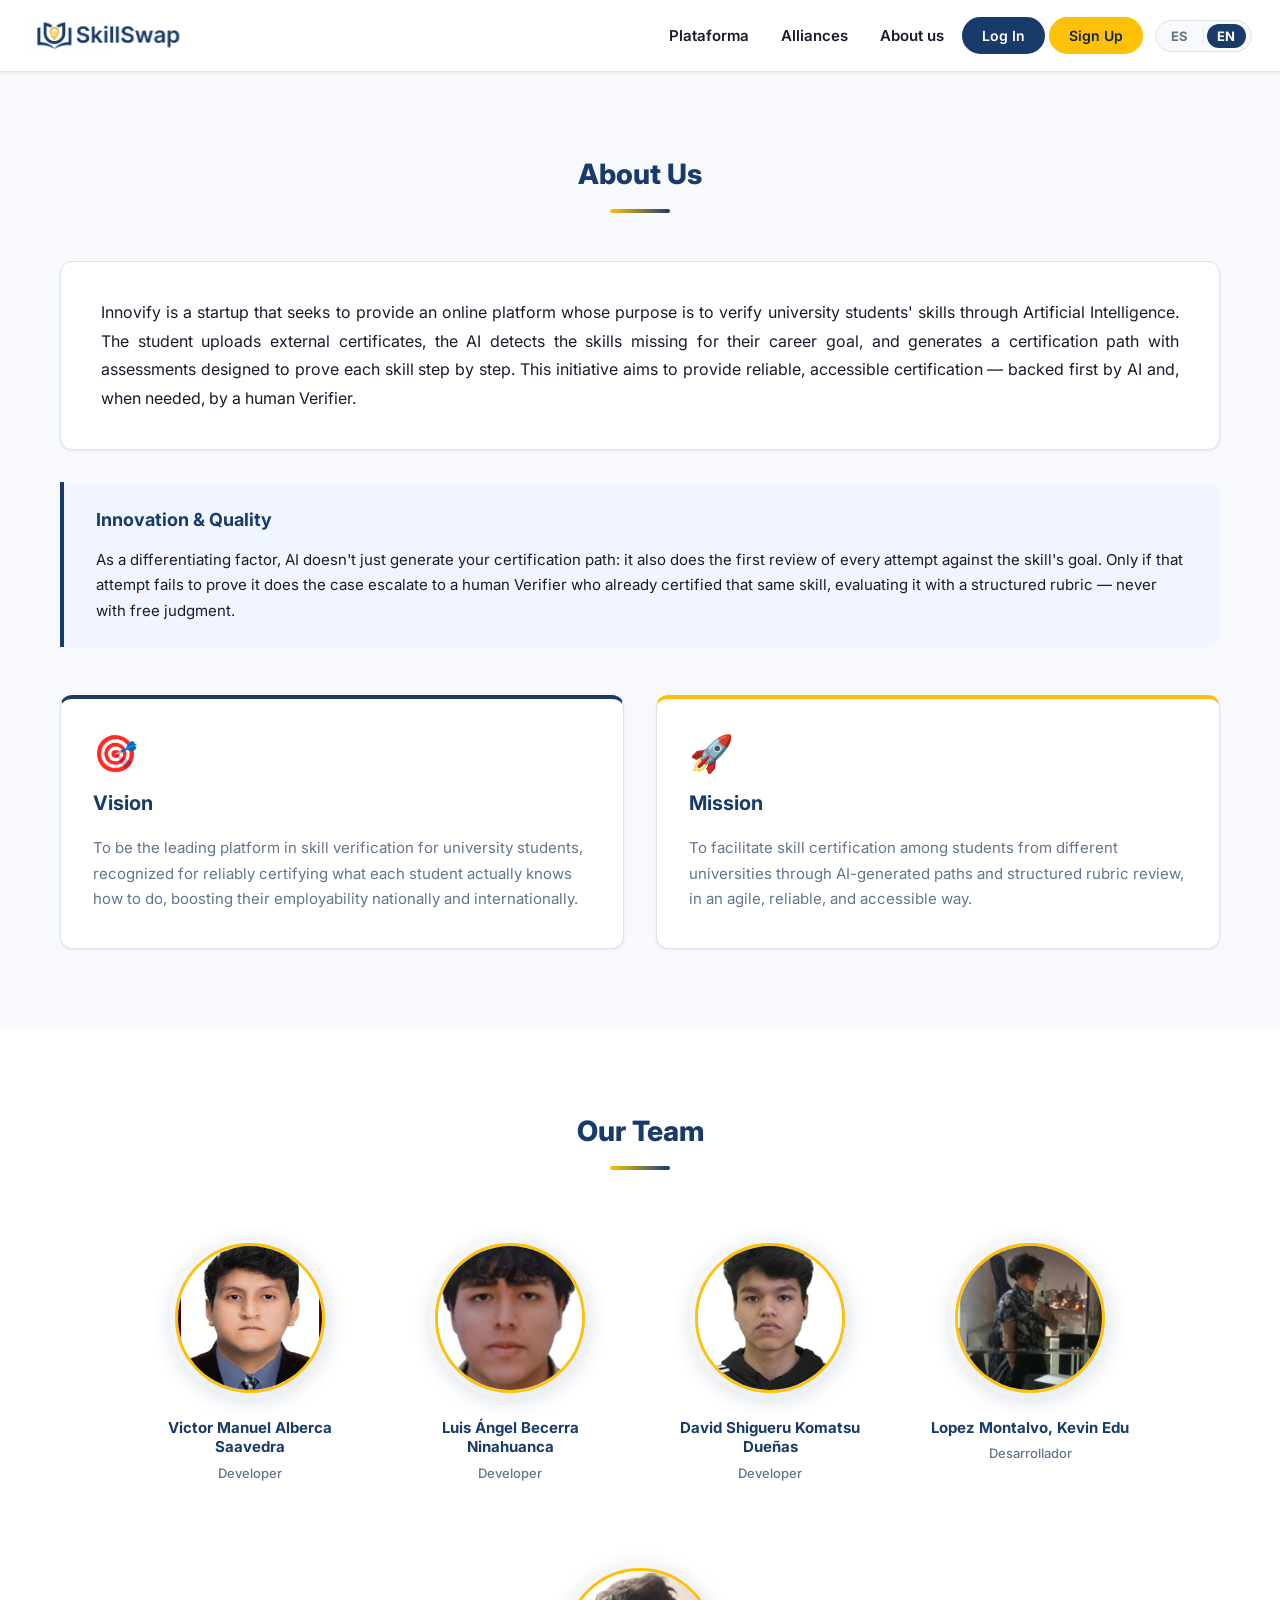
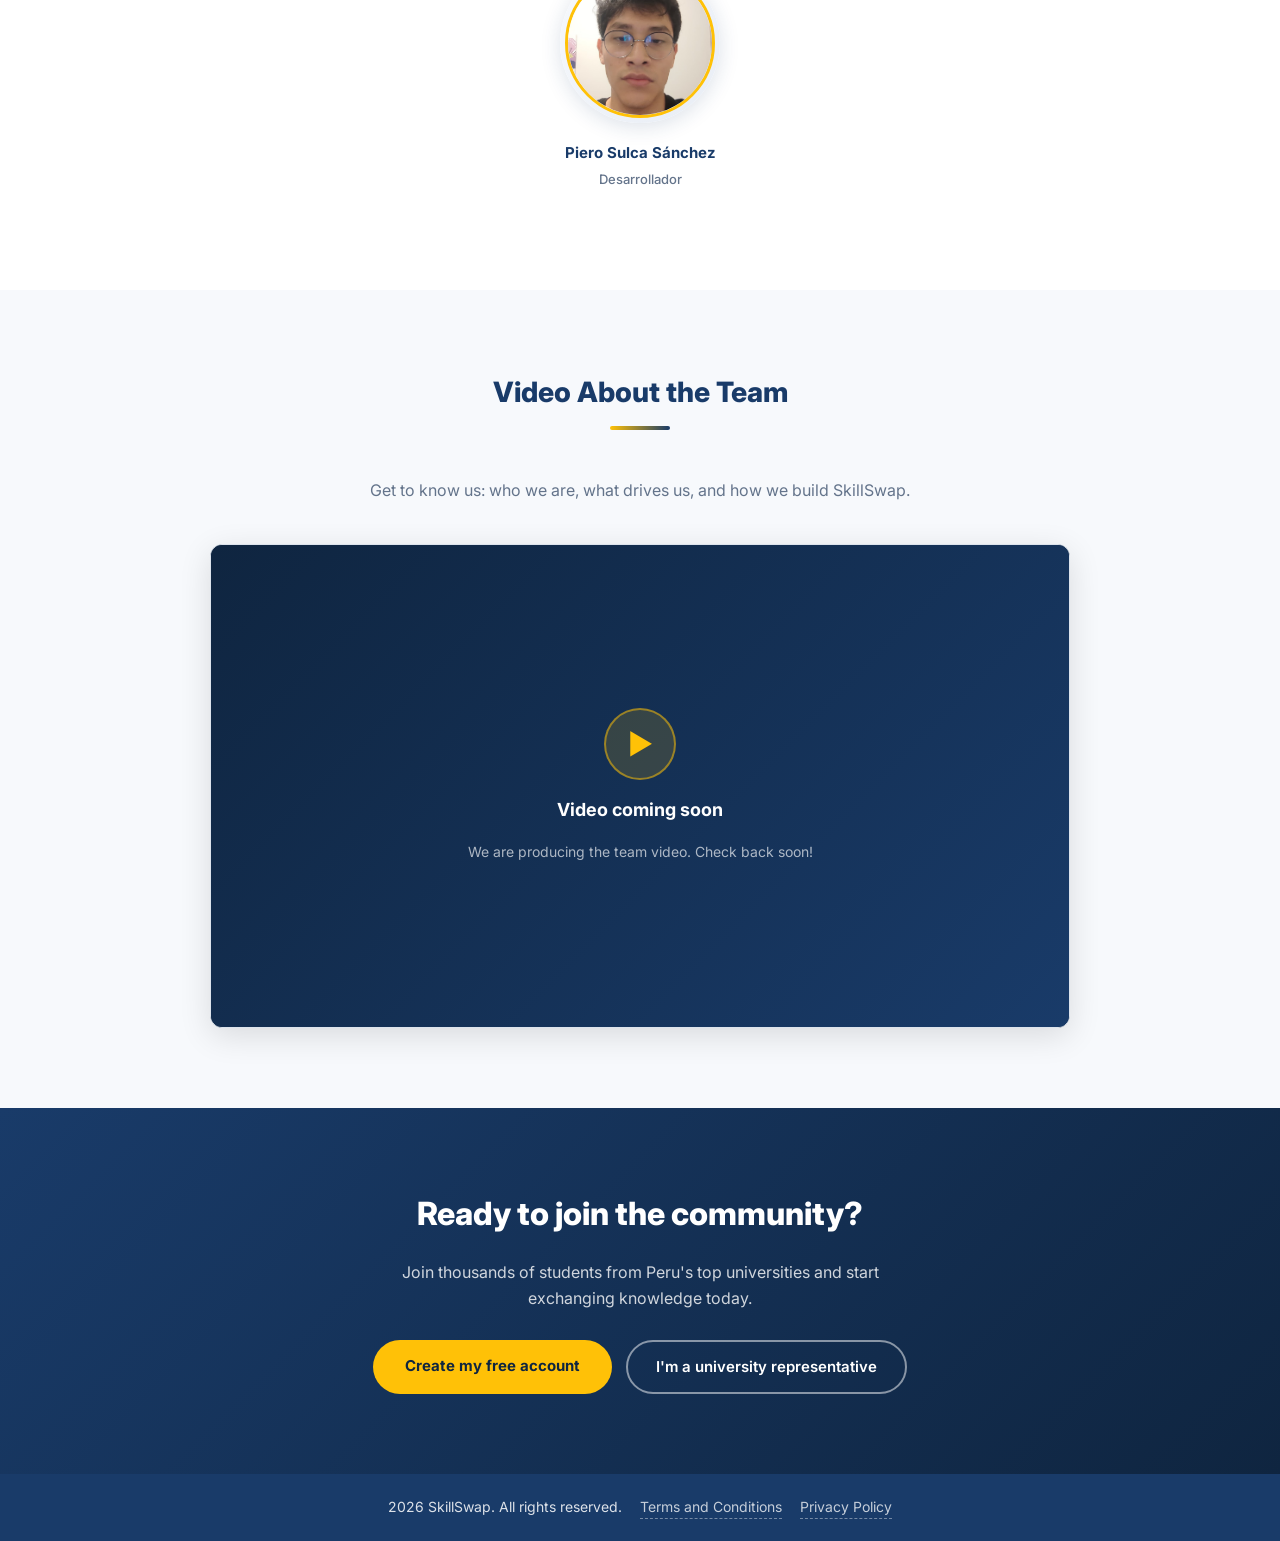
==== commit a377fae0: "feat(landing): make English the default language Set html lang to en, mark the EN switcher button as" ====
--- a/sites/aboutUs.html
+++ b/sites/aboutUs.html
@@ -1,10 +1,10 @@
 <!DOCTYPE html>
-<html lang="es">
+<html lang="en">
   <head>
     <meta charset="UTF-8" />
     <meta name="viewport" content="width=device-width, initial-scale=1.0" />
 
-    <meta name="description" content="Conoce a Innovify, el equipo detrás de SkillSwap, nuestra misión, visión y las personas que hacen posible la red interuniversitaria más grande del Perú." />
+    <meta name="description" content="Meet Innovify, the team behind SkillSwap, our mission, vision, and the people who make Peru's largest inter-university network possible." />
 
     <link rel="alternate" hreflang="es" href="aboutUs.html" />
     <link rel="alternate" hreflang="en" href="aboutUs.html" />
@@ -12,7 +12,7 @@
 
     <link rel="stylesheet" href="../assets/styles/aboutus_stylesheet.css" />
     <link rel="icon" href="../favicon.ico" type="image/x-icon" />
-    <title>SkillSwap | Sobre Nosotros</title>
+    <title>SkillSwap | About Us</title>
   </head>
 
   <body>
@@ -47,9 +47,9 @@
 
           <li class="lang-switcher-item">
             <div class="lang-switcher" role="group" aria-label="Seleccionar idioma">
-              <button class="lang-btn active" data-lang="es" onclick="applyLanguage('es')" aria-label="Español">ES</button>
+              <button class="lang-btn"        data-lang="es" onclick="applyLanguage('es')" aria-label="Español">ES</button>
               <span class="lang-divider">|</span>
-              <button class="lang-btn"        data-lang="en" onclick="applyLanguage('en')" aria-label="English">EN</button>
+              <button class="lang-btn active" data-lang="en" onclick="applyLanguage('en')" aria-label="English">EN</button>
             </div>
           </li>
 
@@ -328,7 +328,7 @@
       }
 
       (function init() {
-        const savedLang = localStorage.getItem('skillswap-lang') || 'es';
+        const savedLang = localStorage.getItem('skillswap-lang') || 'en';
         applyLanguage(savedLang);
       })();
     </script>
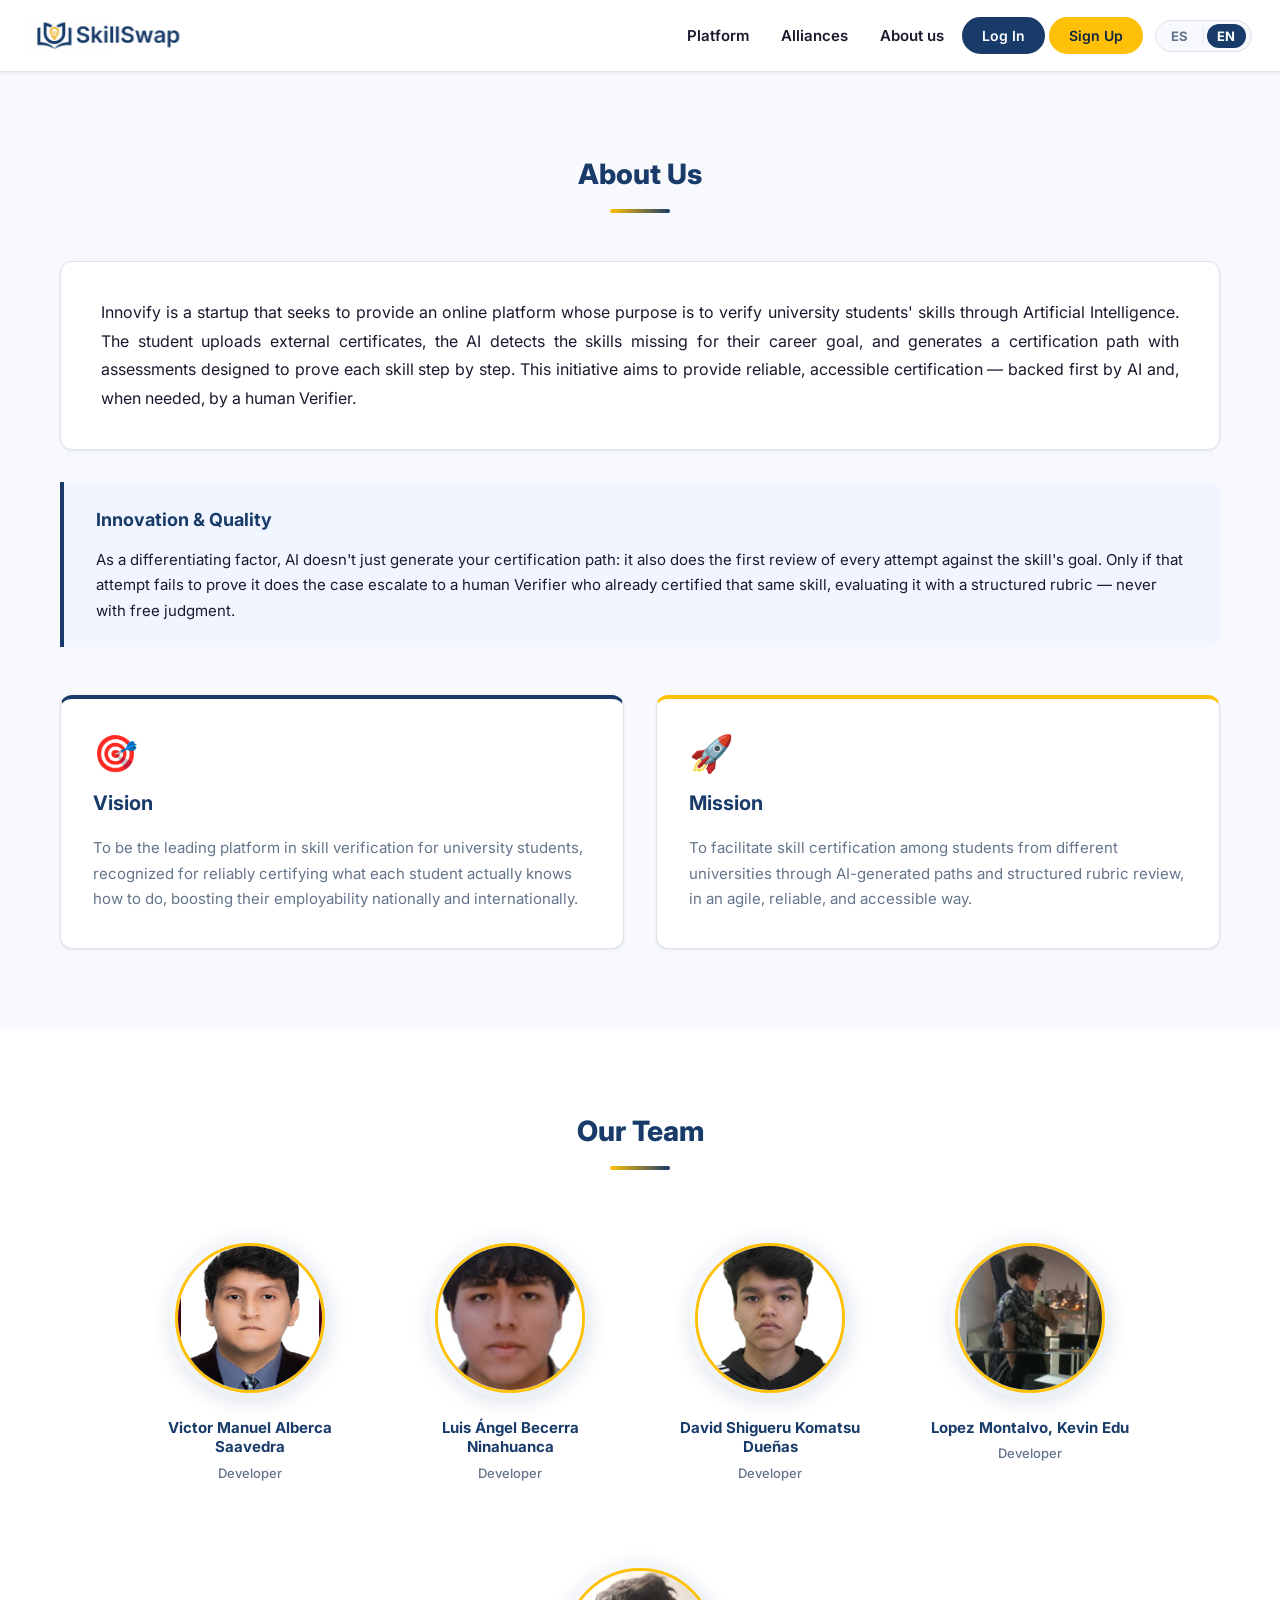
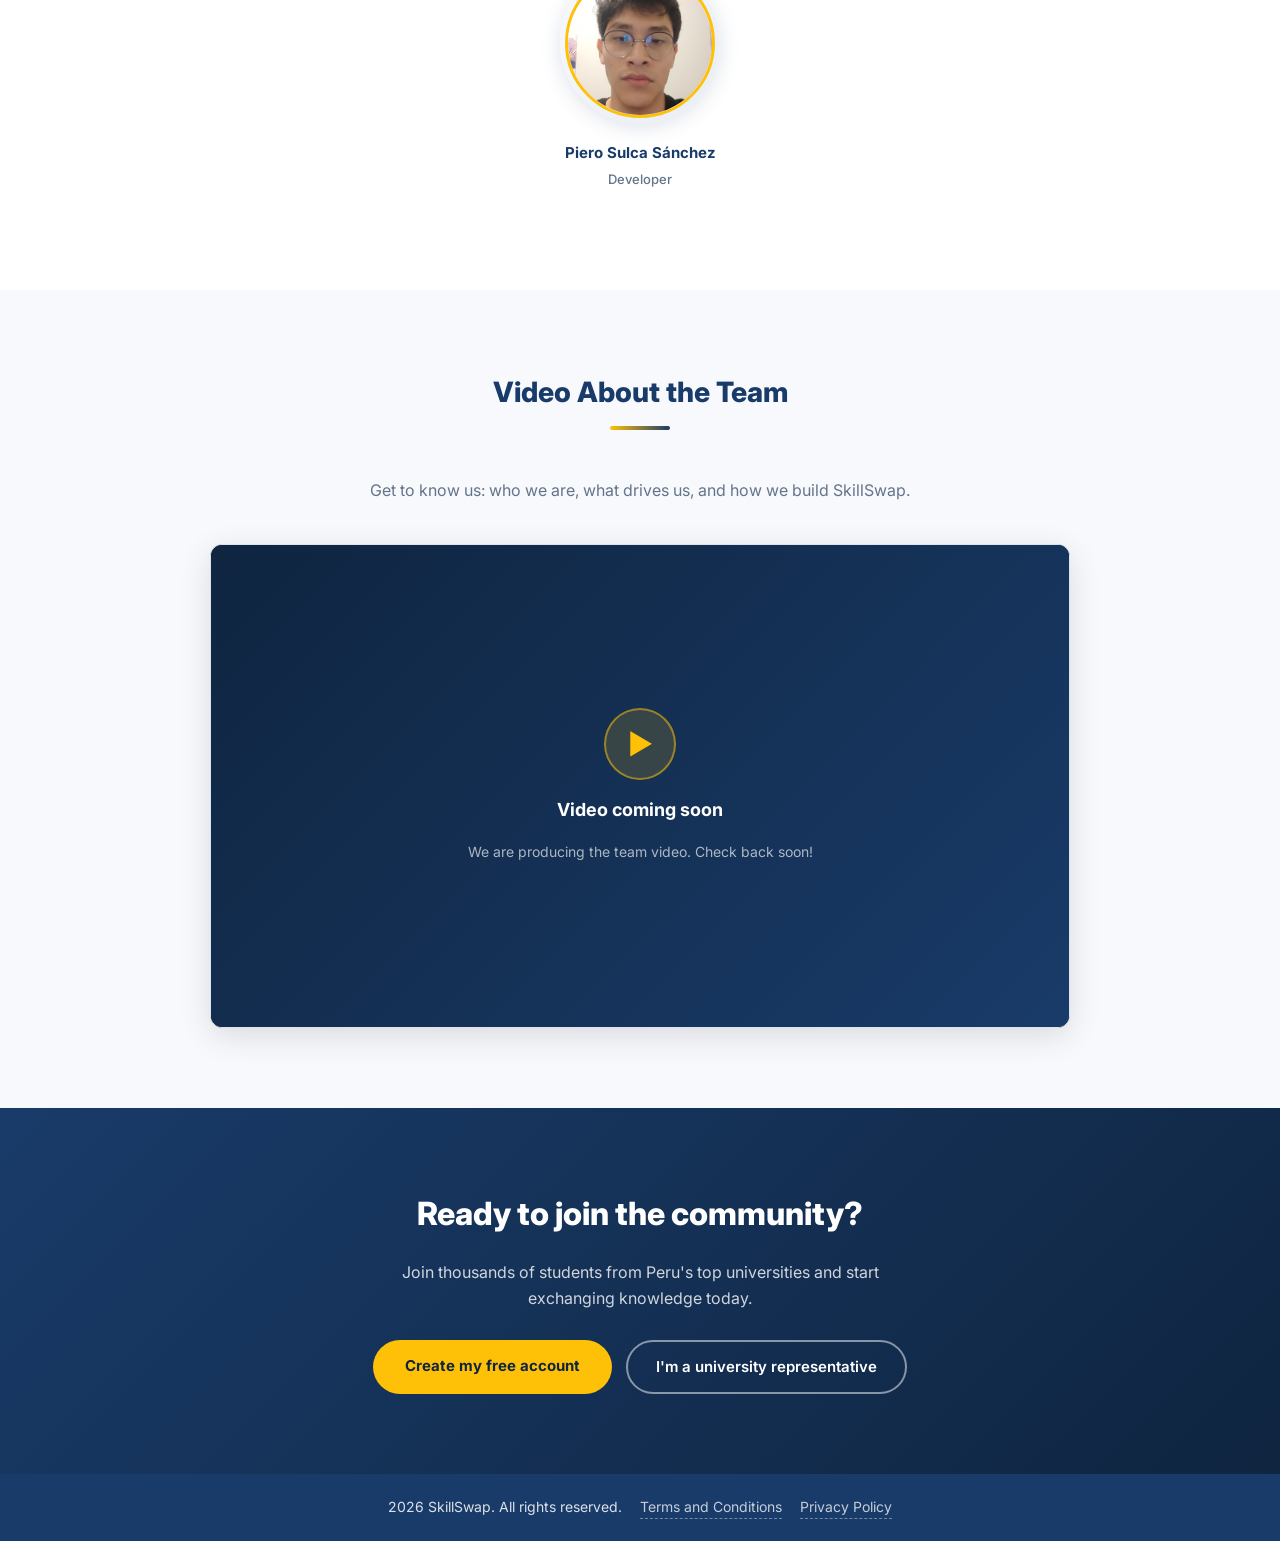
==== commit 5bf40762: "fix(landing): add missing translations for every data-i18n key Add nav-plataforma to aboutUs, login," ====
--- a/sites/aboutUs.html
+++ b/sites/aboutUs.html
@@ -126,7 +126,7 @@
               <img src="../assets/images/ima-foto-luis.jpeg" alt="Luis Ángel Becerra Ninahuanca" class="equipo-foto" />
             </div>
             <h3 class="equipo-nombre">Luis Ángel Becerra Ninahuanca</h3>
-            <p class="equipo-rol" data-i18n="role-luis">Desarrollador </p>
+            <p class="equipo-rol" data-i18n="role-luis">Desarrollador</p>
           </div>
 
           <div class="equipo-item">
@@ -142,7 +142,7 @@
               <img src="../assets/images/image-perfil-kevin.png" alt="Lopez Montalvo, Kevin Edu" class="equipo-foto" />
             </div>
             <h3 class="equipo-nombre">Lopez Montalvo, Kevin Edu</h3>
-            <p class="equipo-rol" data-i18n="role-alexandra">Desarrollador</p>
+            <p class="equipo-rol" data-i18n="role-kevin">Desarrollador</p>
           </div>
 
           <div class="equipo-item">
@@ -150,7 +150,7 @@
               <img src="../assets/images/image-perfil-piero.jpg" alt="Piero Sulca Sánchez" class="equipo-foto" />
             </div>
             <h3 class="equipo-nombre">Piero Sulca Sánchez </h3>
-            <p class="equipo-rol" data-i18n="role-sebas">Desarrollador</p>
+            <p class="equipo-rol" data-i18n="role-piero">Desarrollador</p>
           </div>
 
         </div>
@@ -229,6 +229,7 @@
           "page-title":        "SkillSwap | Sobre Nosotros",
           "meta-description":  "Conoce a Innovify, el equipo detrás de SkillSwap, nuestra misión, visión y las personas que hacen posible la red interuniversitaria más grande del Perú.",
 
+          "nav-plataforma":     "Plataforma",
           "nav-alianzas":       "Alianzas",
           "nav-sobre-nosotros": "Sobre nosotros",
           "nav-login":          "Iniciar Sesión",
@@ -247,10 +248,10 @@
 
           "team-title":    "Nuestro Equipo",
           "role-victor":   "Desarrollador",
-          "role-luis":     "Desarrollador ",
+          "role-luis":     "Desarrollador",
           "role-david":    "Desarrollador",
-          "role-rafael":   "Desarrollador",
-          "role-santiago": "Desarrollador",
+          "role-kevin":    "Desarrollador",
+          "role-piero":    "Desarrollador",
 
           "video-title":        "Video About the Team",
           "video-subtitle":     "Conócenos de cerca: quiénes somos, qué nos motiva y cómo construimos SkillSwap.",
@@ -271,6 +272,7 @@
           "page-title":        "SkillSwap | About Us",
           "meta-description":  "Meet Innovify, the team behind SkillSwap, our mission, vision, and the people who make Peru's largest inter-university network possible.",
 
+          "nav-plataforma":     "Platform",
           "nav-alianzas":       "Alliances",
           "nav-sobre-nosotros": "About us",
           "nav-login":          "Log In",
@@ -288,11 +290,11 @@
           "mision-desc":  "To facilitate skill certification among students from different universities through AI-generated paths and structured rubric review, in an agile, reliable, and accessible way.",
 
           "team-title":    "Our Team",
-          "role-victor":   " Developer",
-          "role-luis":     " Developer",
-          "role-david":    " Developer",
-          "role-rafael":   " Developer",
-          "role-santiago": " Developer",
+          "role-victor":   "Developer",
+          "role-luis":     "Developer",
+          "role-david":    "Developer",
+          "role-kevin":    "Developer",
+          "role-piero":    "Developer",
 
           "video-title":        "Video About the Team",
           "video-subtitle":     "Get to know us: who we are, what drives us, and how we build SkillSwap.",
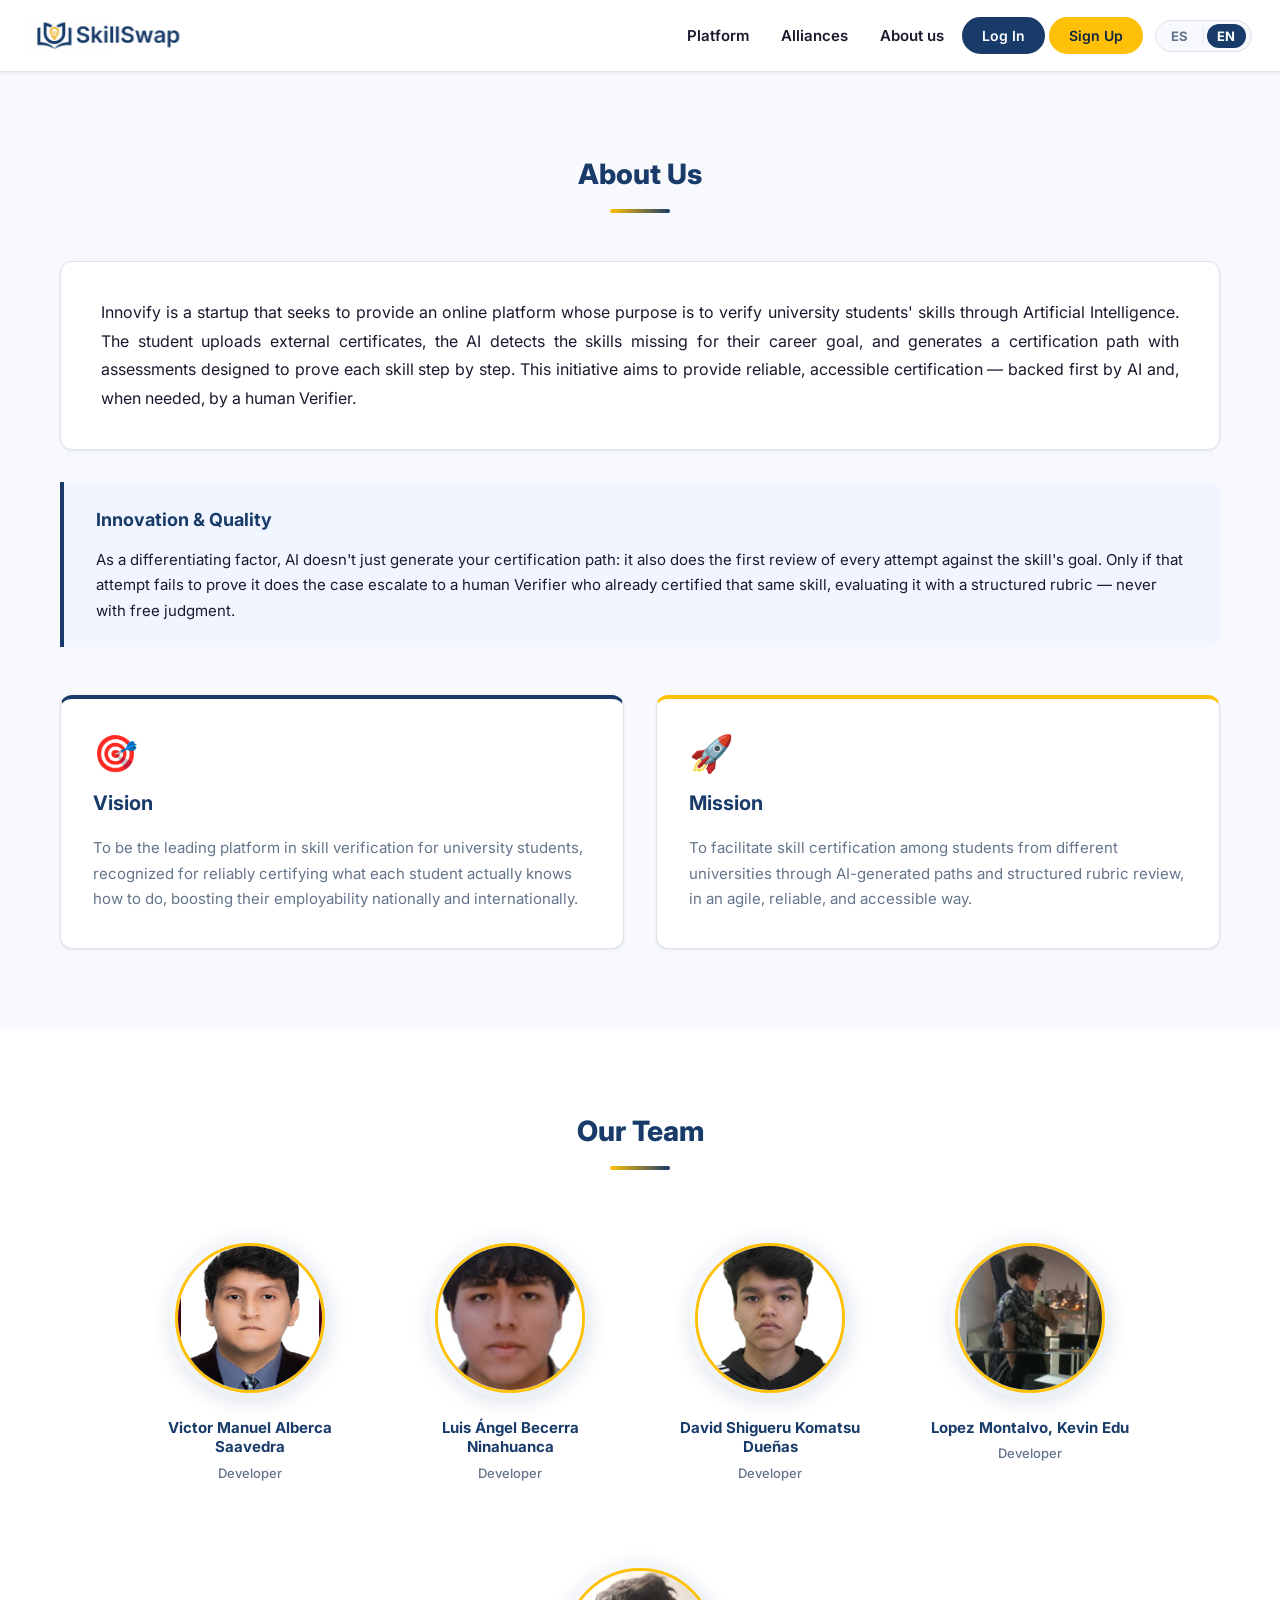
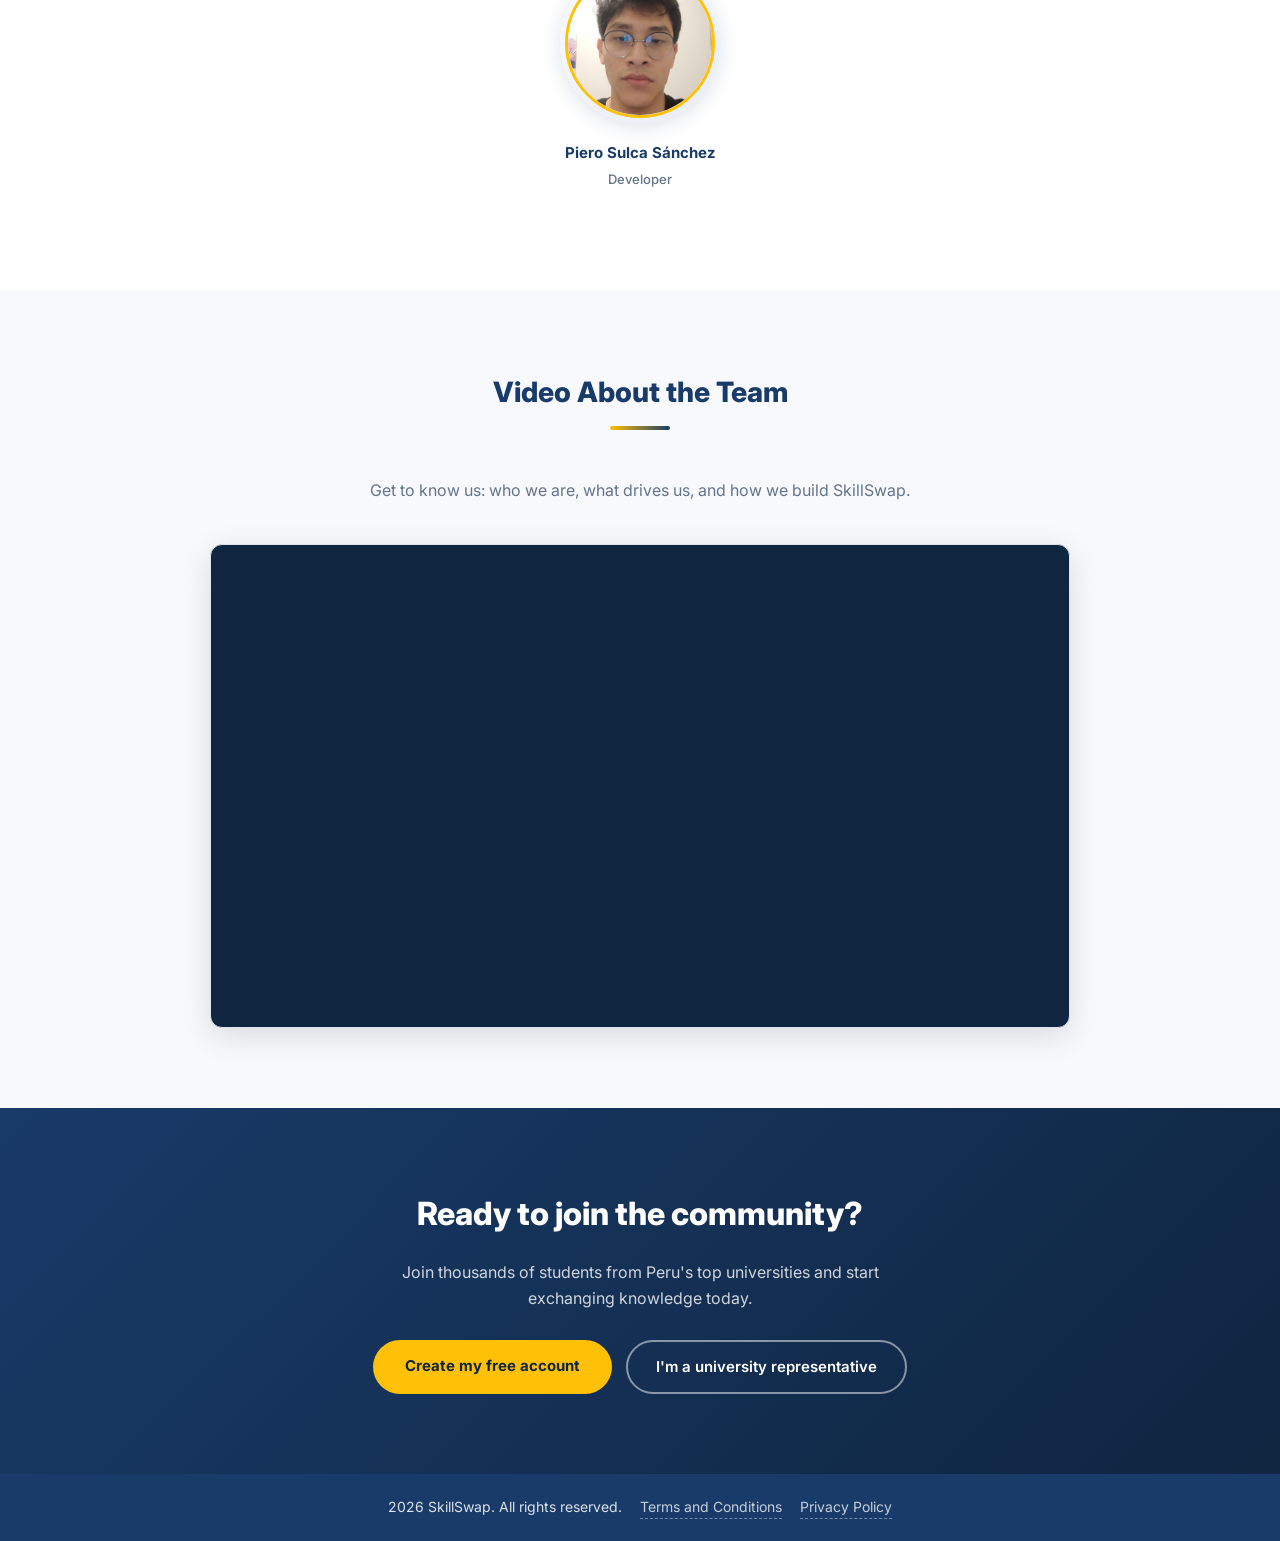
==== commit 572e811b: "feat(landing): embed the About the Team video in the About Us page" ====
--- a/sites/aboutUs.html
+++ b/sites/aboutUs.html
@@ -172,13 +172,13 @@
 
         <div class="video-wrapper animar-zoom-rotar retardo-7" id="video-container">
 
-          <div class="video-placeholder" id="video-placeholder">
-            <div class="video-placeholder-inner">
-              <div class="video-play-icon">▶</div>
-              <p data-i18n="video-coming-soon">Video próximamente disponible</p>
-              <span data-i18n="video-coming-desc">Estamos produciendo el video del equipo. ¡Vuelve pronto!</span>
-            </div>
-          </div>
+          <iframe
+            src="https://www.youtube-nocookie.com/embed/_XDtUMnAASU"
+            title="Video About the Team de SkillSwap"
+            loading="lazy"
+            allow="accelerometer; clipboard-write; encrypted-media; gyroscope; picture-in-picture; web-share"
+            referrerpolicy="strict-origin-when-cross-origin"
+            allowfullscreen></iframe>
 
         </div>
 
@@ -255,8 +255,6 @@
 
           "video-title":        "Video About the Team",
           "video-subtitle":     "Conócenos de cerca: quiénes somos, qué nos motiva y cómo construimos SkillSwap.",
-          "video-coming-soon":  "Video próximamente disponible",
-          "video-coming-desc":  "Estamos produciendo el video del equipo. ¡Vuelve pronto!",
 
           "cta-title":           "¿Listo para ser parte de la comunidad?",
           "cta-desc":            "Únete a miles de estudiantes de las mejores universidades del Perú y empieza a intercambiar conocimiento hoy mismo.",
@@ -298,8 +296,6 @@
 
           "video-title":        "Video About the Team",
           "video-subtitle":     "Get to know us: who we are, what drives us, and how we build SkillSwap.",
-          "video-coming-soon":  "Video coming soon",
-          "video-coming-desc":  "We are producing the team video. Check back soon!",
 
           "cta-title":           "Ready to join the community?",
           "cta-desc":            "Join thousands of students from Peru's top universities and start exchanging knowledge today.",
--- a/assets/styles/aboutus_stylesheet.css
+++ b/assets/styles/aboutus_stylesheet.css
@@ -412,50 +412,6 @@
   width: 100%;
   height: 100%;
   border: none;
-}
-
-/* Placeholder mientras no hay video */
-.video-placeholder {
-  position: absolute;
-  inset: 0;
-  display: flex;
-  align-items: center;
-  justify-content: center;
-  background: linear-gradient(135deg, #0f2540 0%, #193b69 100%);
-}
-
-.video-placeholder-inner {
-  display: flex;
-  flex-direction: column;
-  align-items: center;
-  gap: 16px;
-  text-align: center;
-  padding: 24px;
-}
-
-.video-play-icon {
-  width: 72px;
-  height: 72px;
-  border-radius: 50%;
-  background: rgba(255, 193, 7, 0.15);
-  border: 2px solid rgba(255, 193, 7, 0.5);
-  display: flex;
-  align-items: center;
-  justify-content: center;
-  font-size: 28px;
-  color: #FFC107;
-}
-
-.video-placeholder-inner p {
-  font-size: 18px;
-  font-weight: 700;
-  color: #ffffff;
-  margin: 0;
-}
-
-.video-placeholder-inner span {
-  font-size: 14px;
-  color: rgba(255, 255, 255, 0.65);
 }
 
 /* ═══════════════════════════════════════════════════════════════
